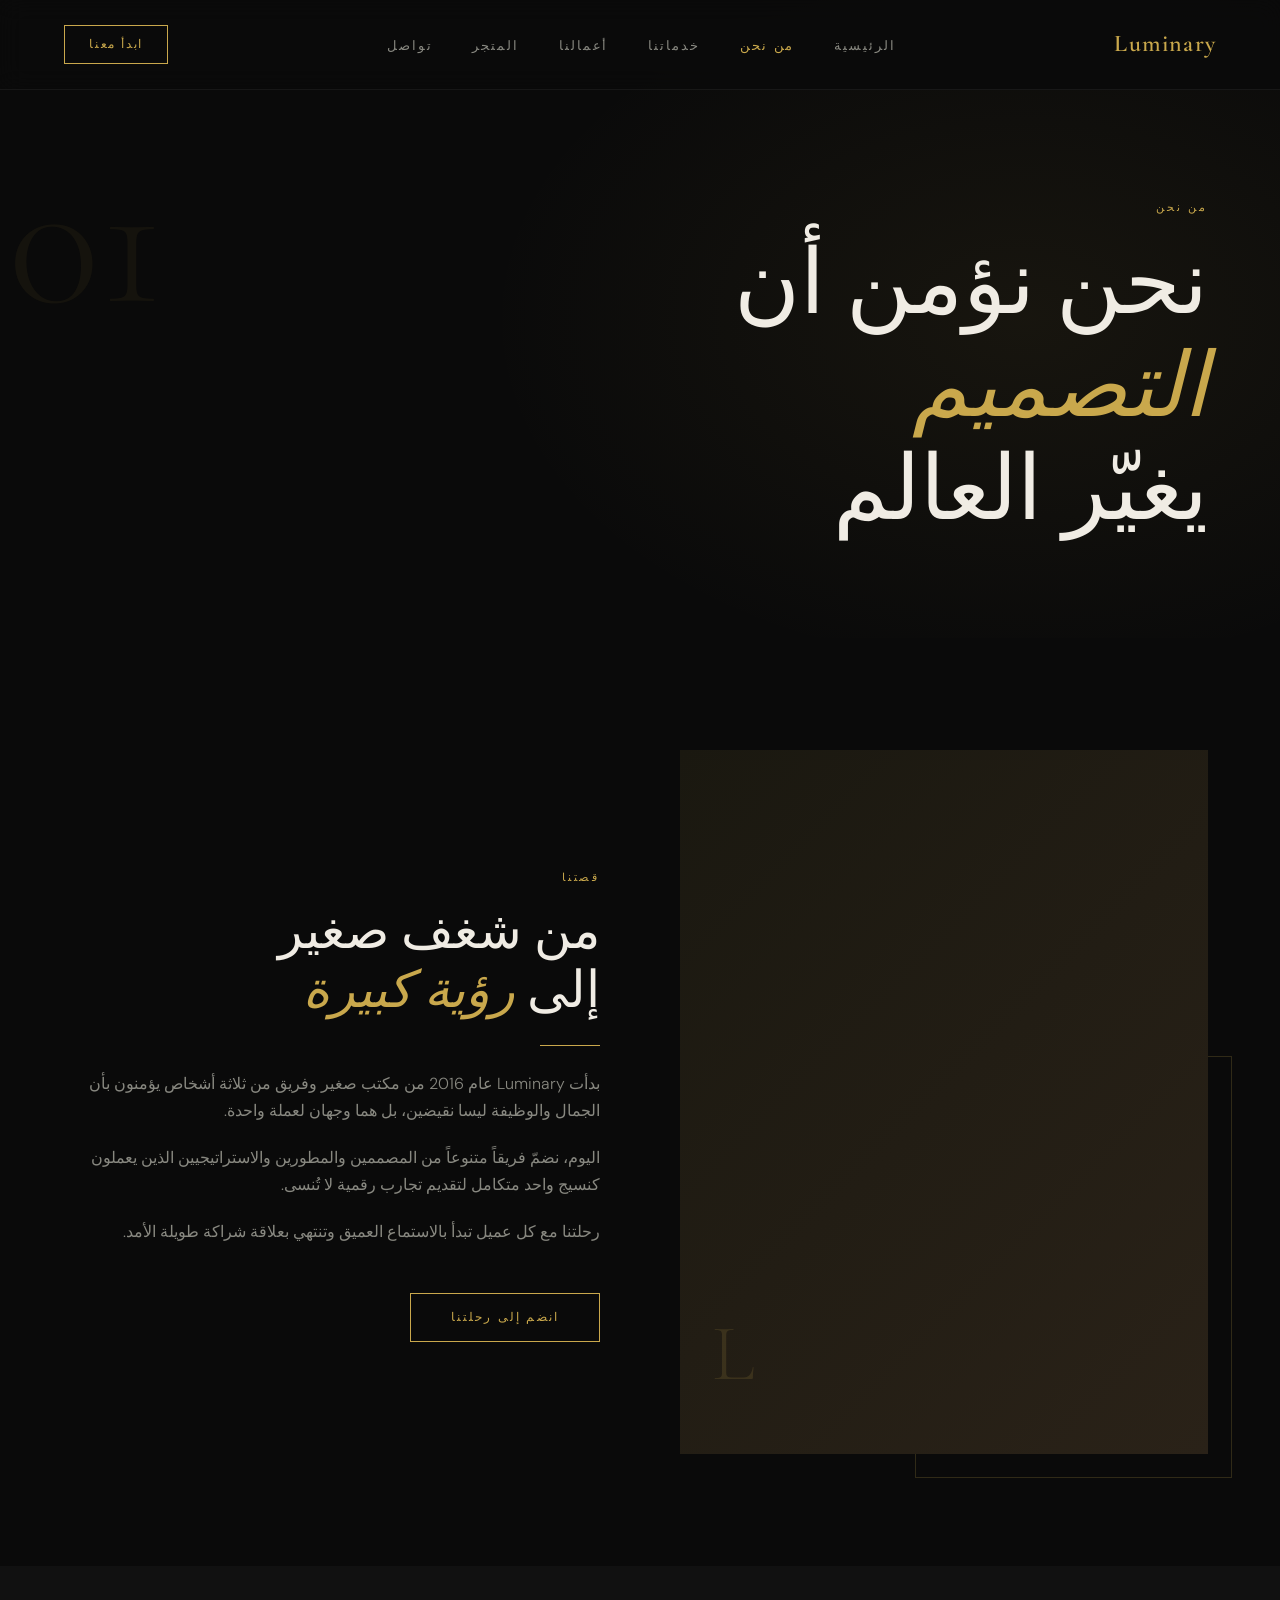
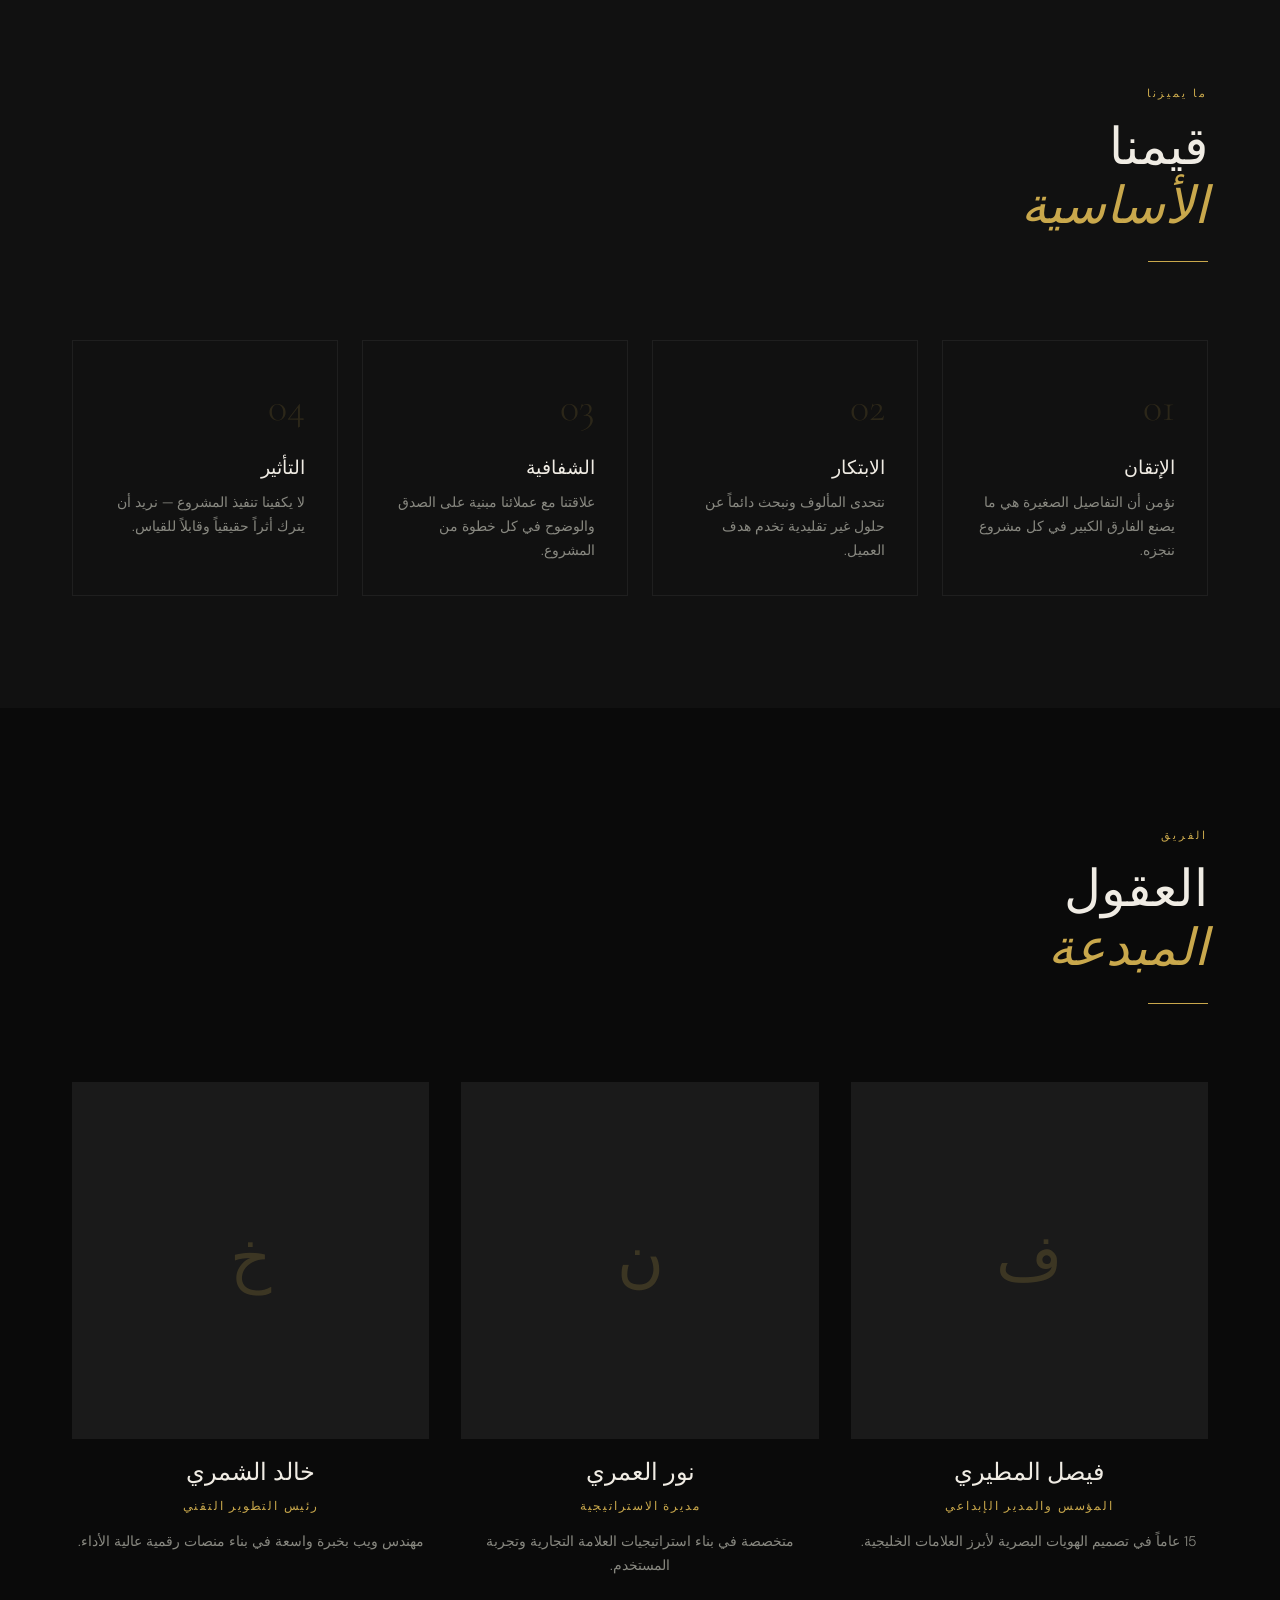
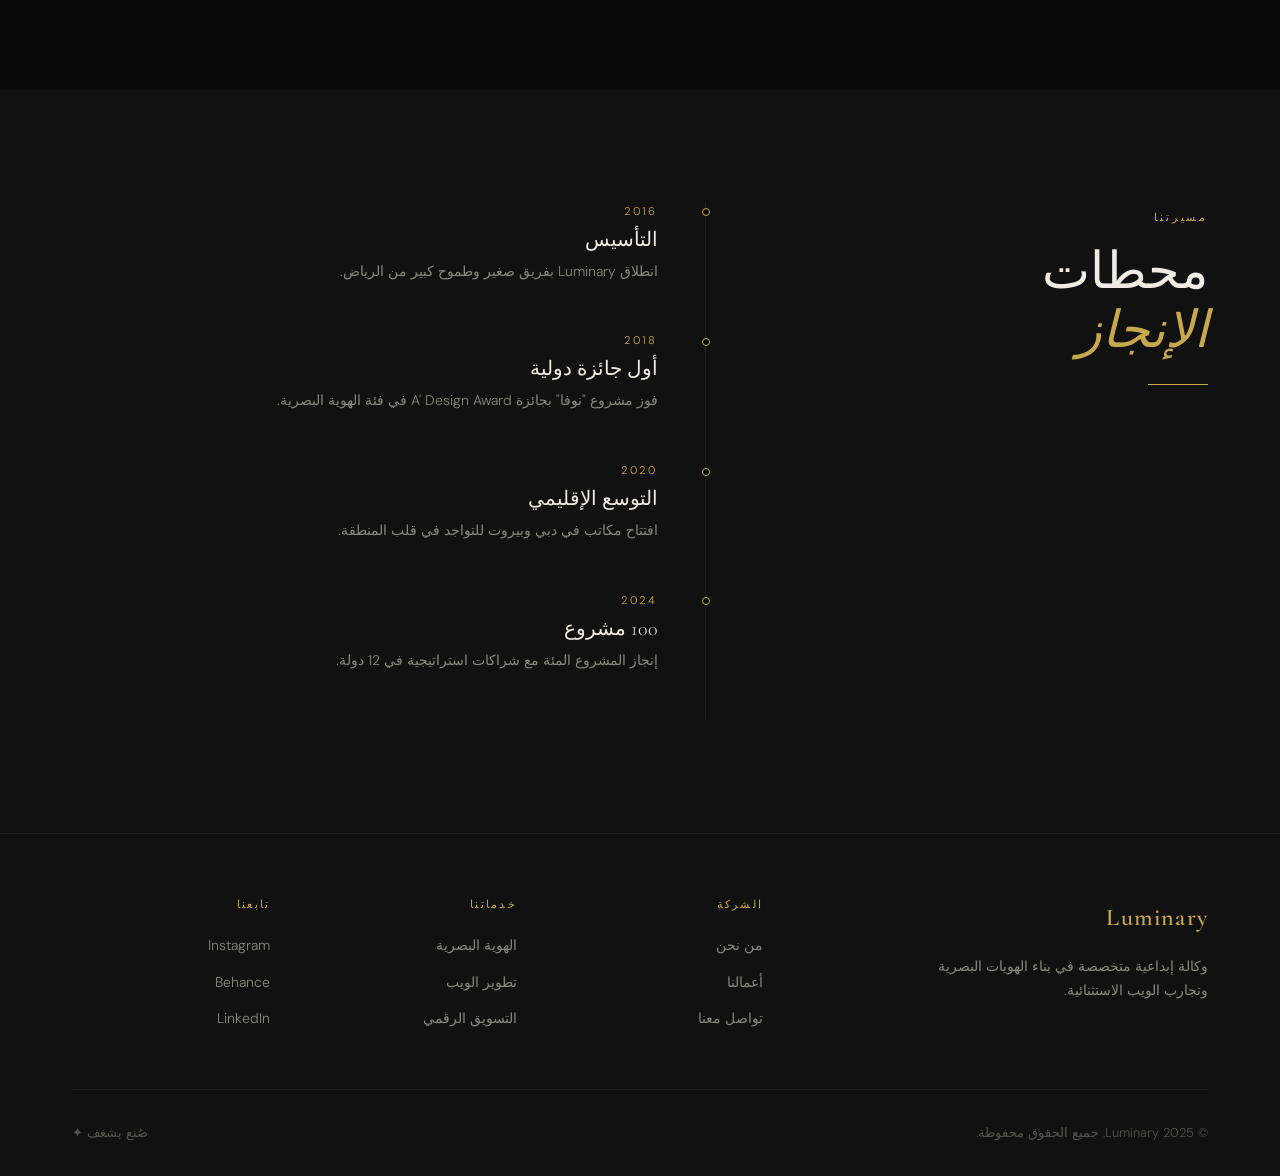
==== about.html @ 5de8a6a3 "Add files via upload" ====
<!DOCTYPE html>
<html lang="ar" dir="rtl">
<head>
  <meta charset="UTF-8">
  <meta name="viewport" content="width=device-width, initial-scale=1.0">
  <title>Luminary — من نحن</title>
  <link rel="stylesheet" href="style.css">
  <style>
    .page-hero {
      padding: 12rem 0 6rem;
      position: relative; overflow: hidden;
    }
    .page-hero::before {
      content: '';
      position: absolute; inset: 0;
      background: radial-gradient(ellipse 60% 80% at 80% 50%, rgba(201,168,76,0.07) 0%, transparent 70%);
    }
    .page-hero-inner { position: relative; }
    .page-hero-num {
      font-family: var(--font-display);
      font-size: 12rem;
      font-weight: 300;
      color: rgba(201,168,76,0.06);
      position: absolute;
      top: -3rem; left: -2rem;
      line-height: 1;
      user-select: none;
    }

    /* STORY */
    .story-grid {
      display: grid; grid-template-columns: 1fr 1fr;
      gap: 5rem; align-items: center;
    }
    .story-visual {
      position: relative;
    }
    .story-img-box {
      width: 100%; aspect-ratio: 3/4;
      background: linear-gradient(135deg, #1a1810 0%, #2a2218 100%);
      position: relative;
    }
    .story-img-box::before {
      content: '';
      position: absolute;
      bottom: -1.5rem; right: -1.5rem;
      width: 60%; height: 60%;
      border: 1px solid var(--border);
      z-index: -1;
    }
    .story-img-label {
      position: absolute; bottom: 2rem; left: 2rem;
      font-family: var(--font-display);
      font-size: 5rem;
      color: rgba(201,168,76,0.15);
    }
    .story-text p { color: var(--text-muted); margin-bottom: 1.25rem; }

    /* VALUES */
    .values-grid {
      display: grid; grid-template-columns: repeat(4,1fr);
      gap: 1.5rem;
    }
    .value-card {
      padding: 2rem;
      border: 1px solid var(--border-dim);
      transition: border-color 0.3s;
    }
    .value-card:hover { border-color: var(--gold); }
    .value-num {
      font-family: var(--font-display);
      font-size: 2.5rem;
      color: var(--gold-dim);
      display: block;
      margin-bottom: 1rem;
    }
    .value-card h3 { margin-bottom: 0.75rem; font-size: 1.2rem; }
    .value-card p { font-size: 0.875rem; color: var(--text-muted); }

    /* TEAM */
    .team-grid {
      display: grid; grid-template-columns: repeat(3,1fr);
      gap: 2rem;
    }
    .team-card { text-align: center; }
    .team-avatar {
      width: 100%;
      aspect-ratio: 1;
      background: var(--bg3);
      margin-bottom: 1.25rem;
      position: relative;
      overflow: hidden;
    }
    .avatar-ph {
      width: 100%; height: 100%;
      display: flex; align-items: center; justify-content: center;
      font-family: var(--font-display);
      font-size: 4rem;
      color: rgba(201,168,76,0.2);
    }
    .team-card h3 { margin-bottom: 0.25rem; }
    .team-card .role {
      font-size: 0.75rem; letter-spacing: 0.15em;
      text-transform: uppercase; color: var(--gold);
    }
    .team-card p { font-size: 0.875rem; color: var(--text-muted); margin-top: 0.75rem; }

    /* TIMELINE */
    .timeline { position: relative; padding-right: 3rem; }
    .timeline::before {
      content: '';
      position: absolute; top: 0; bottom: 0; right: 0;
      width: 1px; background: var(--border-dim);
    }
    .tl-item { position: relative; margin-bottom: 3rem; }
    .tl-item::before {
      content: '';
      position: absolute; right: -3.3rem; top: 0.4rem;
      width: 8px; height: 8px;
      border: 1px solid var(--gold);
      background: var(--bg);
      border-radius: 50%;
    }
    .tl-year {
      font-size: 0.7rem; letter-spacing: 0.2em;
      text-transform: uppercase; color: var(--gold);
      margin-bottom: 0.5rem;
    }
    .tl-item h3 { margin-bottom: 0.5rem; font-size: 1.25rem; }
    .tl-item p { font-size: 0.875rem; color: var(--text-muted); }

    @media(max-width: 900px) {
      .story-grid { grid-template-columns: 1fr; }
      .values-grid { grid-template-columns: repeat(2,1fr); }
      .team-grid { grid-template-columns: repeat(2,1fr); }
    }
    @media(max-width: 600px) {
      .team-grid { grid-template-columns: 1fr; }
    }
  </style>
</head>
<body>

<nav>
  <a href="index.html" class="nav-logo">Luminary</a>
  <button class="hamburger" id="burger"><span></span><span></span><span></span></button>
  <ul class="nav-links" id="navLinks">
    <li><a href="index.html">الرئيسية</a></li>
    <li><a href="about.html" class="active">من نحن</a></li>
    <li><a href="services.html">خدماتنا</a></li>
    <li><a href="portfolio.html">أعمالنا</a></li>
    <li><a href="shop.html">المتجر</a></li>
    <li><a href="contact.html">تواصل</a></li>
  </ul>
  <a href="contact.html" class="nav-cta">ابدأ معنا</a>
</nav>

<!-- PAGE HERO -->
<section class="page-hero">
  <div class="container page-hero-inner">
    <div class="page-hero-num">01</div>
    <div class="section-tag fade-up">من نحن</div>
    <h1 class="fade-up">نحن نؤمن أن<br><span class="italic gold">التصميم</span><br>يغيّر العالم</h1>
  </div>
</section>

<!-- STORY -->
<section class="section">
  <div class="container">
    <div class="story-grid">
      <div class="story-visual fade-up">
        <div class="story-img-box">
          <span class="story-img-label">L</span>
        </div>
      </div>
      <div class="story-text fade-up">
        <div class="section-tag">قصتنا</div>
        <h2>من شغف صغير<br>إلى <span class="italic gold">رؤية كبيرة</span></h2>
        <div class="divider"></div>
        <p>بدأت Luminary عام 2016 من مكتب صغير وفريق من ثلاثة أشخاص يؤمنون بأن الجمال والوظيفة ليسا نقيضين، بل هما وجهان لعملة واحدة.</p>
        <p>اليوم، نضمّ فريقاً متنوعاً من المصممين والمطورين والاستراتيجيين الذين يعملون كنسيج واحد متكامل لتقديم تجارب رقمية لا تُنسى.</p>
        <p>رحلتنا مع كل عميل تبدأ بالاستماع العميق وتنتهي بعلاقة شراكة طويلة الأمد.</p>
        <br>
        <a href="contact.html" class="btn btn-outline">انضم إلى رحلتنا</a>
      </div>
    </div>
  </div>
</section>

<!-- VALUES -->
<section class="section" style="background:var(--bg2)">
  <div class="container">
    <div class="section-tag fade-up">ما يميزنا</div>
    <h2 class="fade-up">قيمنا<br><span class="italic gold">الأساسية</span></h2>
    <div class="divider fade-up"></div>
    <br><br>
    <div class="values-grid fade-up">
      <div class="value-card">
        <span class="value-num">01</span>
        <h3>الإتقان</h3>
        <p>نؤمن أن التفاصيل الصغيرة هي ما يصنع الفارق الكبير في كل مشروع ننجزه.</p>
      </div>
      <div class="value-card">
        <span class="value-num">02</span>
        <h3>الابتكار</h3>
        <p>نتحدى المألوف ونبحث دائماً عن حلول غير تقليدية تخدم هدف العميل.</p>
      </div>
      <div class="value-card">
        <span class="value-num">03</span>
        <h3>الشفافية</h3>
        <p>علاقتنا مع عملائنا مبنية على الصدق والوضوح في كل خطوة من المشروع.</p>
      </div>
      <div class="value-card">
        <span class="value-num">04</span>
        <h3>التأثير</h3>
        <p>لا يكفينا تنفيذ المشروع — نريد أن يترك أثراً حقيقياً وقابلاً للقياس.</p>
      </div>
    </div>
  </div>
</section>

<!-- TEAM -->
<section class="section">
  <div class="container">
    <div class="section-tag fade-up">الفريق</div>
    <h2 class="fade-up">العقول<br><span class="italic gold">المبدعة</span></h2>
    <div class="divider fade-up"></div>
    <br><br>
    <div class="team-grid fade-up">
      <div class="team-card">
        <div class="team-avatar"><div class="avatar-ph">ف</div></div>
        <h3>فيصل المطيري</h3>
        <span class="role">المؤسس والمدير الإبداعي</span>
        <p>15 عاماً في تصميم الهويات البصرية لأبرز العلامات الخليجية.</p>
      </div>
      <div class="team-card">
        <div class="team-avatar"><div class="avatar-ph">ن</div></div>
        <h3>نور العمري</h3>
        <span class="role">مديرة الاستراتيجية</span>
        <p>متخصصة في بناء استراتيجيات العلامة التجارية وتجربة المستخدم.</p>
      </div>
      <div class="team-card">
        <div class="team-avatar"><div class="avatar-ph">خ</div></div>
        <h3>خالد الشمري</h3>
        <span class="role">رئيس التطوير التقني</span>
        <p>مهندس ويب بخبرة واسعة في بناء منصات رقمية عالية الأداء.</p>
      </div>
    </div>
  </div>
</section>

<!-- TIMELINE -->
<section class="section" style="background:var(--bg2)">
  <div class="container">
    <div style="display:grid;grid-template-columns:1fr 1.5fr;gap:5rem;align-items:start">
      <div>
        <div class="section-tag fade-up">مسيرتنا</div>
        <h2 class="fade-up">محطات<br><span class="italic gold">الإنجاز</span></h2>
        <div class="divider fade-up"></div>
      </div>
      <div class="timeline fade-up">
        <div class="tl-item">
          <div class="tl-year">2016</div>
          <h3>التأسيس</h3>
          <p>انطلاق Luminary بفريق صغير وطموح كبير من الرياض.</p>
        </div>
        <div class="tl-item">
          <div class="tl-year">2018</div>
          <h3>أول جائزة دولية</h3>
          <p>فوز مشروع "نوفا" بجائزة A' Design Award في فئة الهوية البصرية.</p>
        </div>
        <div class="tl-item">
          <div class="tl-year">2020</div>
          <h3>التوسع الإقليمي</h3>
          <p>افتتاح مكاتب في دبي وبيروت للتواجد في قلب المنطقة.</p>
        </div>
        <div class="tl-item">
          <div class="tl-year">2024</div>
          <h3>100 مشروع</h3>
          <p>إنجاز المشروع المئة مع شراكات استراتيجية في 12 دولة.</p>
        </div>
      </div>
    </div>
  </div>
</section>

<footer>
  <div class="container">
    <div class="footer-grid">
      <div class="footer-brand">
        <a href="index.html" class="nav-logo">Luminary</a>
        <p>وكالة إبداعية متخصصة في بناء الهويات البصرية وتجارب الويب الاستثنائية.</p>
      </div>
      <div class="footer-col"><h4>الشركة</h4><ul>
        <li><a href="about.html">من نحن</a></li>
        <li><a href="portfolio.html">أعمالنا</a></li>
        <li><a href="contact.html">تواصل معنا</a></li>
      </ul></div>
      <div class="footer-col"><h4>خدماتنا</h4><ul>
        <li><a href="services.html">الهوية البصرية</a></li>
        <li><a href="services.html">تطوير الويب</a></li>
        <li><a href="services.html">التسويق الرقمي</a></li>
      </ul></div>
      <div class="footer-col"><h4>تابعنا</h4><ul>
        <li><a href="#">Instagram</a></li>
        <li><a href="#">Behance</a></li>
        <li><a href="#">LinkedIn</a></li>
      </ul></div>
    </div>
    <div class="footer-bottom">
      <span>© 2025 Luminary. جميع الحقوق محفوظة.</span>
      <span>صُنع بشغف ✦</span>
    </div>
  </div>
</footer>

<script>
  const burger = document.getElementById('burger');
  const navLinks = document.getElementById('navLinks');
  burger.addEventListener('click', () => { burger.classList.toggle('open'); navLinks.classList.toggle('open'); });
  const observer = new IntersectionObserver((entries) => {
    entries.forEach(e => { if(e.isIntersecting) e.target.classList.add('visible'); });
  }, { threshold: 0.1 });
  document.querySelectorAll('.fade-up').forEach(el => observer.observe(el));
</script>
</body>
</html>
---- style.css ----
@import url('https://fonts.googleapis.com/css2?family=Cormorant+Garamond:ital,wght@0,300;0,400;0,600;1,300&family=DM+Sans:wght@300;400;500&display=swap');

:root {
  --bg: #0a0a0a;
  --bg2: #111111;
  --bg3: #1a1a1a;
  --gold: #c9a84c;
  --gold-light: #e8c97a;
  --gold-dim: rgba(201,168,76,0.15);
  --text: #f0ece4;
  --text-muted: #888880;
  --text-dim: #555550;
  --border: rgba(201,168,76,0.2);
  --border-dim: rgba(255,255,255,0.06);
  --radius: 2px;
  --font-display: 'Cormorant Garamond', serif;
  --font-body: 'DM Sans', sans-serif;
}

*, *::before, *::after { box-sizing: border-box; margin: 0; padding: 0; }

html { scroll-behavior: smooth; }

body {
  background: var(--bg);
  color: var(--text);
  font-family: var(--font-body);
  font-weight: 300;
  line-height: 1.7;
  overflow-x: hidden;
}

/* ── NAV ── */
nav {
  position: fixed; top: 0; left: 0; right: 0; z-index: 100;
  display: flex; align-items: center; justify-content: space-between;
  padding: 1.5rem 4rem;
  background: rgba(10,10,10,0.9);
  backdrop-filter: blur(12px);
  border-bottom: 1px solid var(--border-dim);
}

.nav-logo {
  font-family: var(--font-display);
  font-size: 1.5rem;
  font-weight: 600;
  color: var(--gold);
  text-decoration: none;
  letter-spacing: 0.05em;
}

.nav-links {
  display: flex; gap: 2.5rem; list-style: none;
}

.nav-links a {
  color: var(--text-muted);
  text-decoration: none;
  font-size: 0.8rem;
  letter-spacing: 0.15em;
  text-transform: uppercase;
  transition: color 0.3s;
}

.nav-links a:hover, .nav-links a.active { color: var(--gold); }

.nav-cta {
  background: transparent;
  border: 1px solid var(--gold);
  color: var(--gold);
  padding: 0.5rem 1.5rem;
  font-family: var(--font-body);
  font-size: 0.75rem;
  letter-spacing: 0.15em;
  text-transform: uppercase;
  text-decoration: none;
  cursor: pointer;
  transition: all 0.3s;
}
.nav-cta:hover { background: var(--gold); color: var(--bg); }

/* ── HAMBURGER ── */
.hamburger {
  display: none; flex-direction: column; gap: 5px;
  cursor: pointer; background: none; border: none; padding: 4px;
}
.hamburger span {
  display: block; width: 22px; height: 1px; background: var(--gold); transition: all 0.3s;
}
.hamburger.open span:nth-child(1) { transform: translateY(6px) rotate(45deg); }
.hamburger.open span:nth-child(2) { opacity: 0; }
.hamburger.open span:nth-child(3) { transform: translateY(-6px) rotate(-45deg); }

@media(max-width: 768px) {
  nav { padding: 1.25rem 1.5rem; }
  .nav-links, .nav-cta { display: none; }
  .hamburger { display: flex; }
  .nav-links.open {
    display: flex; flex-direction: column;
    position: fixed; top: 60px; left: 0; right: 0;
    background: var(--bg2);
    padding: 2rem;
    gap: 1.5rem;
    border-bottom: 1px solid var(--border);
  }
}

/* ── UTILITIES ── */
.container { max-width: 1200px; margin: 0 auto; padding: 0 2rem; }

.section { padding: 7rem 0; }

.section-tag {
  display: inline-block;
  font-size: 0.7rem;
  letter-spacing: 0.25em;
  text-transform: uppercase;
  color: var(--gold);
  margin-bottom: 1rem;
}

h1, h2, h3, h4 { font-family: var(--font-display); font-weight: 300; line-height: 1.15; }

h1 { font-size: clamp(3rem, 7vw, 6rem); }
h2 { font-size: clamp(2rem, 4vw, 3.5rem); }
h3 { font-size: 1.5rem; }

.gold { color: var(--gold); }
.italic { font-style: italic; }

.divider {
  width: 60px; height: 1px;
  background: var(--gold);
  margin: 1.5rem 0;
}

.btn {
  display: inline-block;
  padding: 0.85rem 2.5rem;
  font-family: var(--font-body);
  font-size: 0.75rem;
  letter-spacing: 0.18em;
  text-transform: uppercase;
  text-decoration: none;
  cursor: pointer;
  transition: all 0.3s;
  border: none;
}

.btn-gold {
  background: var(--gold);
  color: var(--bg);
}
.btn-gold:hover { background: var(--gold-light); }

.btn-outline {
  background: transparent;
  border: 1px solid var(--gold);
  color: var(--gold);
}
.btn-outline:hover { background: var(--gold); color: var(--bg); }

/* ── FOOTER ── */
footer {
  background: var(--bg2);
  border-top: 1px solid var(--border-dim);
  padding: 4rem 0 2rem;
}

.footer-grid {
  display: grid;
  grid-template-columns: 2fr 1fr 1fr 1fr;
  gap: 3rem;
  margin-bottom: 3rem;
}

.footer-brand .nav-logo { display: block; margin-bottom: 1rem; }
.footer-brand p { font-size: 0.875rem; color: var(--text-muted); max-width: 280px; }

.footer-col h4 {
  font-family: var(--font-body);
  font-size: 0.7rem;
  letter-spacing: 0.2em;
  text-transform: uppercase;
  color: var(--gold);
  margin-bottom: 1.25rem;
}

.footer-col ul { list-style: none; }
.footer-col ul li { margin-bottom: 0.6rem; }
.footer-col ul a {
  color: var(--text-muted);
  text-decoration: none;
  font-size: 0.875rem;
  transition: color 0.2s;
}
.footer-col ul a:hover { color: var(--text); }

.footer-bottom {
  border-top: 1px solid var(--border-dim);
  padding-top: 2rem;
  display: flex; justify-content: space-between; align-items: center;
  font-size: 0.8rem; color: var(--text-dim);
}

@media(max-width: 768px) {
  .footer-grid { grid-template-columns: 1fr 1fr; }
  .footer-bottom { flex-direction: column; gap: 1rem; text-align: center; }
}

/* ── ANIMATIONS ── */
.fade-up {
  opacity: 0;
  transform: translateY(30px);
  transition: opacity 0.8s ease, transform 0.8s ease;
}
.fade-up.visible { opacity: 1; transform: translateY(0); }
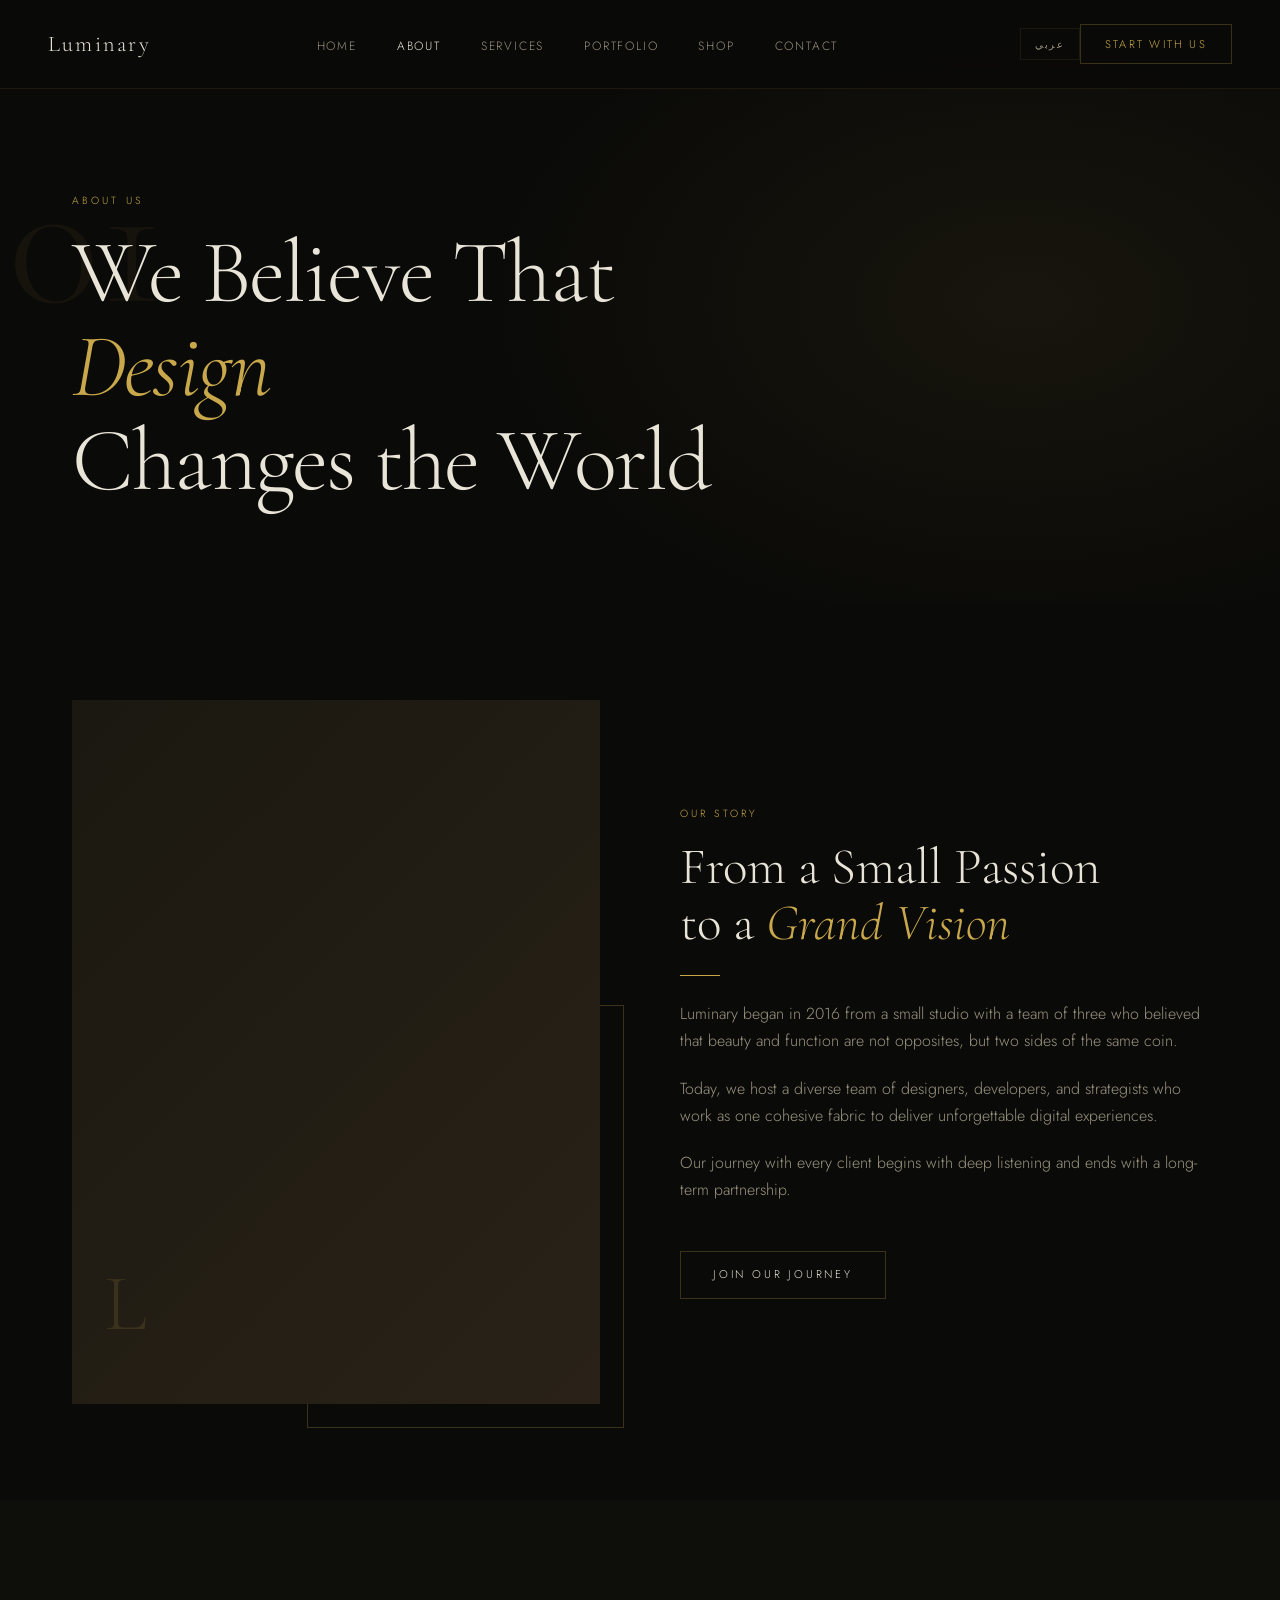
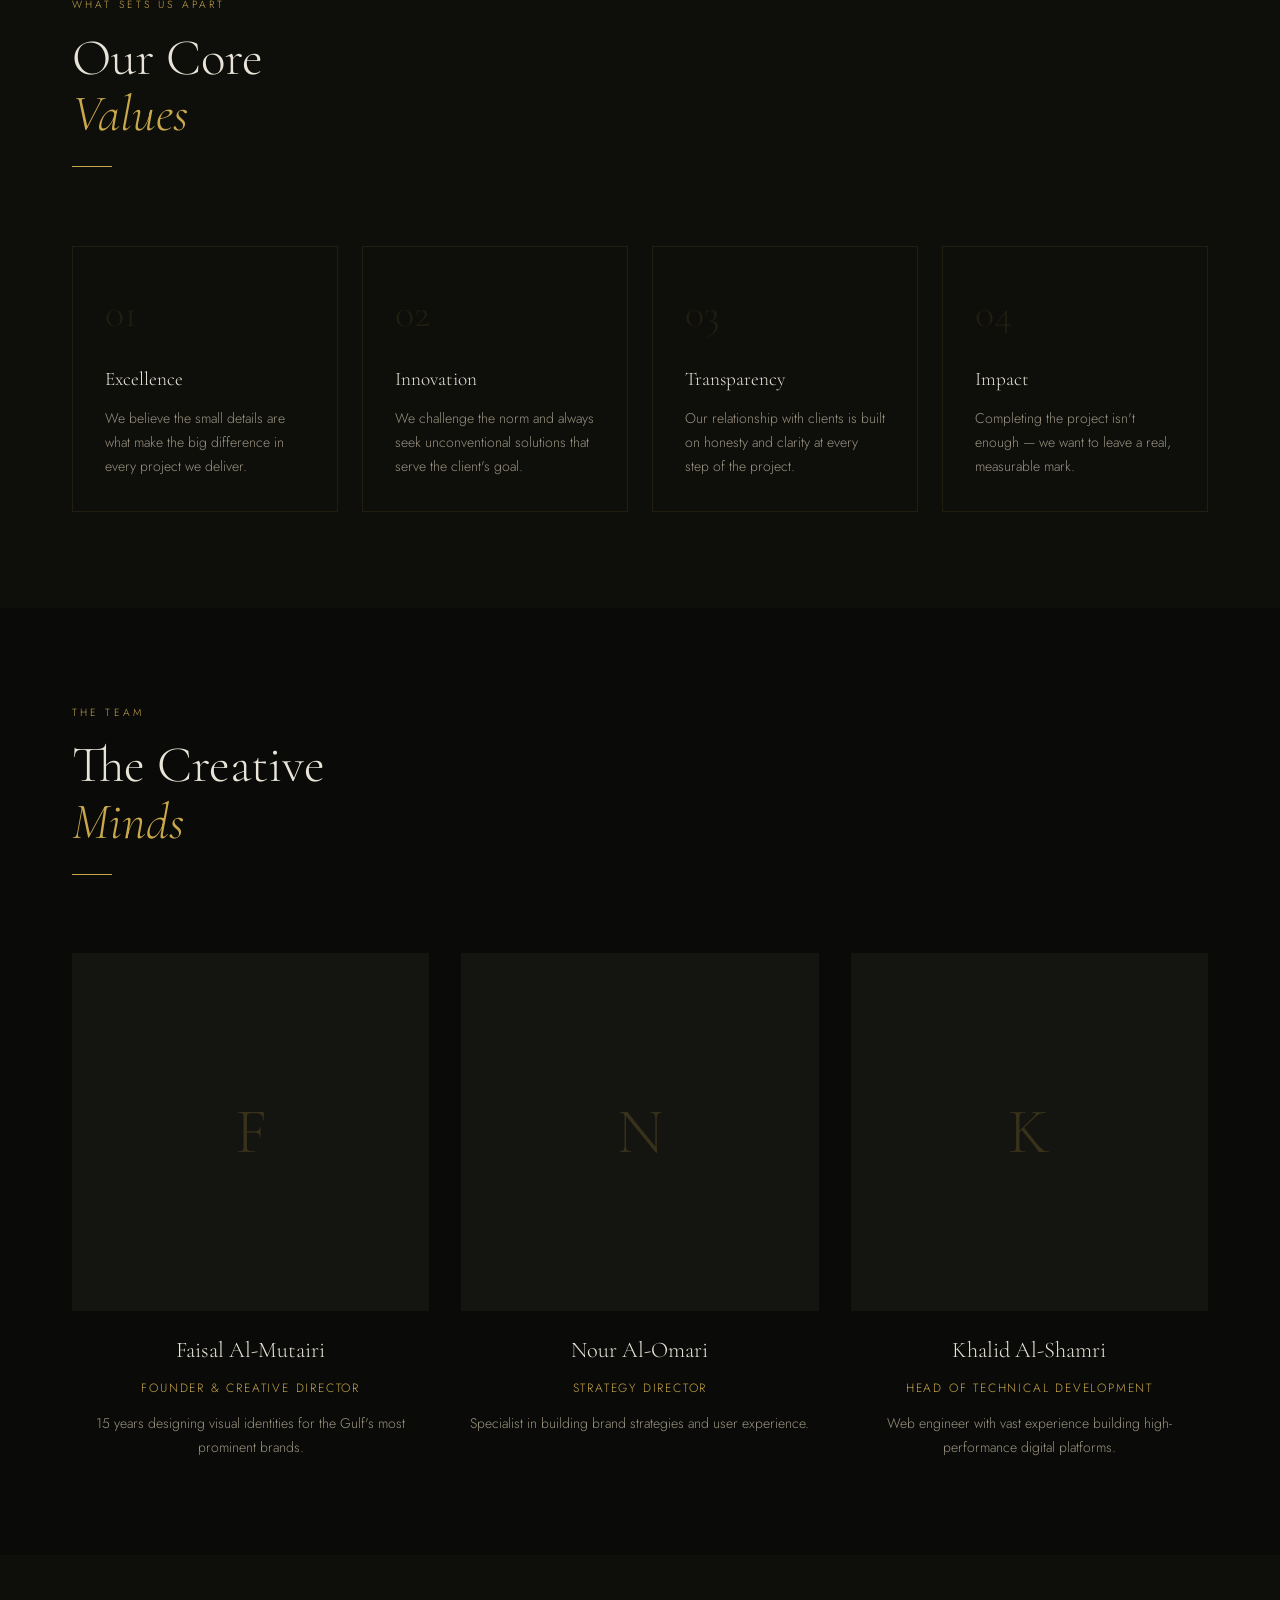
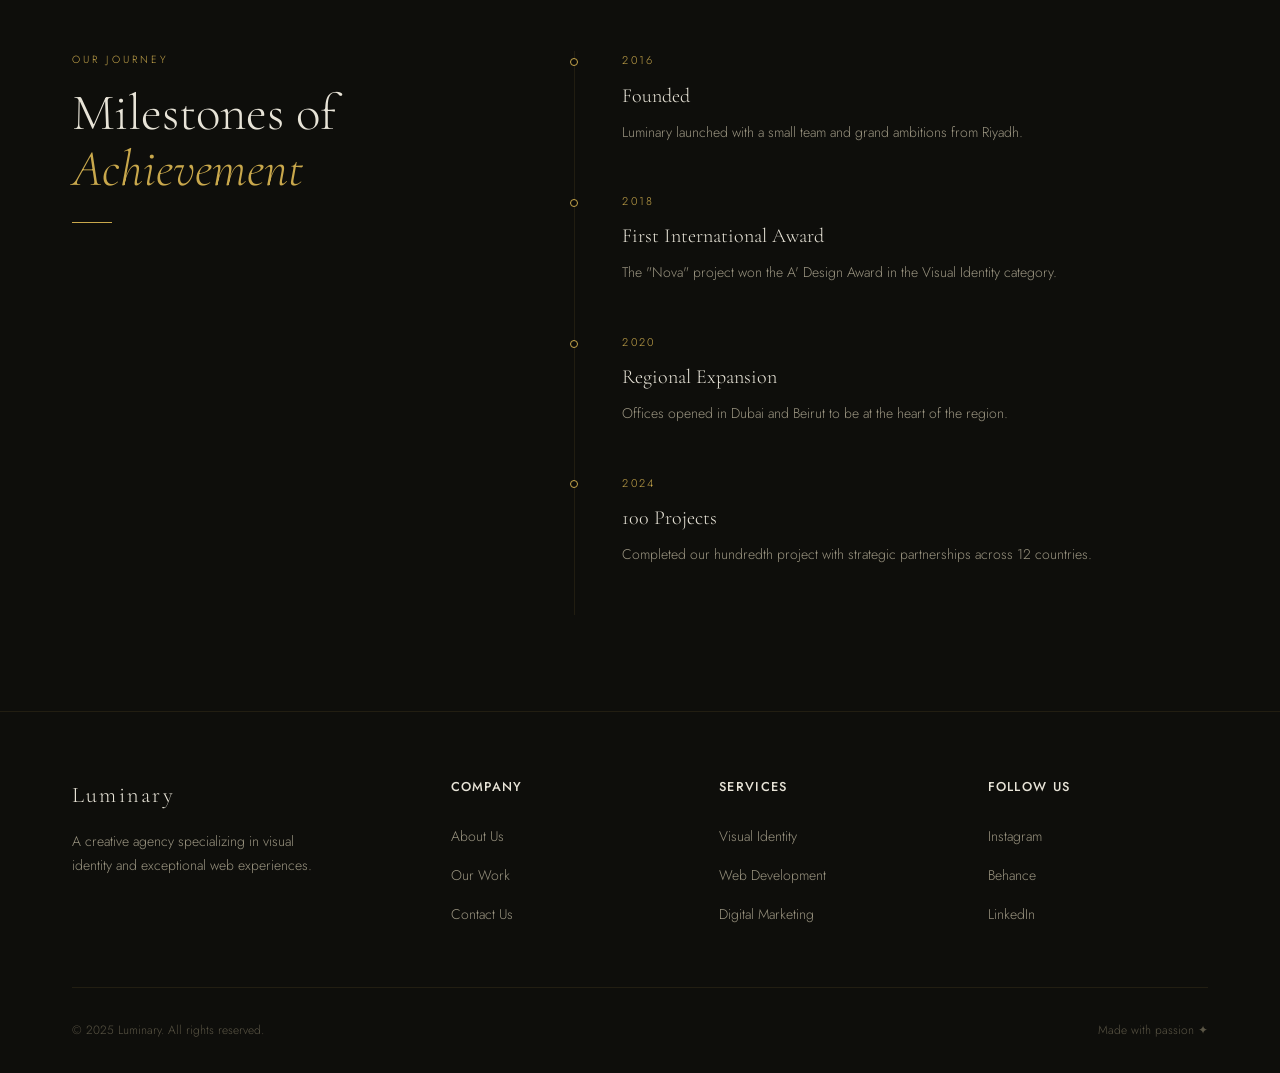
==== commit 5264a09d: "Add files via upload" ====
--- a/about.html
+++ b/about.html
@@ -1,142 +1,56 @@
 <!DOCTYPE html>
-<html lang="ar" dir="rtl">
+<html lang="en" dir="ltr">
 <head>
   <meta charset="UTF-8">
   <meta name="viewport" content="width=device-width, initial-scale=1.0">
-  <title>Luminary — من نحن</title>
+  <title>Luminary — About Us</title>
   <link rel="stylesheet" href="style.css">
   <style>
-    .page-hero {
-      padding: 12rem 0 6rem;
-      position: relative; overflow: hidden;
-    }
-    .page-hero::before {
-      content: '';
-      position: absolute; inset: 0;
-      background: radial-gradient(ellipse 60% 80% at 80% 50%, rgba(201,168,76,0.07) 0%, transparent 70%);
-    }
+    .page-hero { padding: 12rem 0 6rem; position: relative; overflow: hidden; }
+    .page-hero::before { content: ''; position: absolute; inset: 0; background: radial-gradient(ellipse 60% 80% at 80% 50%, rgba(201,168,76,0.07) 0%, transparent 70%); }
     .page-hero-inner { position: relative; }
-    .page-hero-num {
-      font-family: var(--font-display);
-      font-size: 12rem;
-      font-weight: 300;
-      color: rgba(201,168,76,0.06);
-      position: absolute;
-      top: -3rem; left: -2rem;
-      line-height: 1;
-      user-select: none;
-    }
-
-    /* STORY */
-    .story-grid {
-      display: grid; grid-template-columns: 1fr 1fr;
-      gap: 5rem; align-items: center;
-    }
-    .story-visual {
-      position: relative;
-    }
-    .story-img-box {
-      width: 100%; aspect-ratio: 3/4;
-      background: linear-gradient(135deg, #1a1810 0%, #2a2218 100%);
-      position: relative;
-    }
-    .story-img-box::before {
-      content: '';
-      position: absolute;
-      bottom: -1.5rem; right: -1.5rem;
-      width: 60%; height: 60%;
-      border: 1px solid var(--border);
-      z-index: -1;
-    }
-    .story-img-label {
-      position: absolute; bottom: 2rem; left: 2rem;
-      font-family: var(--font-display);
-      font-size: 5rem;
-      color: rgba(201,168,76,0.15);
-    }
+    .page-hero-num { font-family: var(--font-display); font-size: 12rem; font-weight: 300; color: rgba(201,168,76,0.06); position: absolute; top: -3rem; left: -2rem; line-height: 1; user-select: none; }
+    html[lang="ar"] .page-hero-num { left: auto; right: -2rem; }
+
+    .story-grid { display: grid; grid-template-columns: 1fr 1fr; gap: 5rem; align-items: center; }
+    .story-img-box { width: 100%; aspect-ratio: 3/4; background: linear-gradient(135deg, #1a1810 0%, #2a2218 100%); position: relative; }
+    .story-img-box::before { content: ''; position: absolute; bottom: -1.5rem; right: -1.5rem; width: 60%; height: 60%; border: 1px solid var(--border); z-index: -1; }
+    html[lang="ar"] .story-img-box::before { right: auto; left: -1.5rem; }
+    .story-img-label { position: absolute; bottom: 2rem; left: 2rem; font-family: var(--font-display); font-size: 5rem; color: rgba(201,168,76,0.15); }
     .story-text p { color: var(--text-muted); margin-bottom: 1.25rem; }
 
-    /* VALUES */
-    .values-grid {
-      display: grid; grid-template-columns: repeat(4,1fr);
-      gap: 1.5rem;
-    }
-    .value-card {
-      padding: 2rem;
-      border: 1px solid var(--border-dim);
-      transition: border-color 0.3s;
-    }
+    .values-grid { display: grid; grid-template-columns: repeat(4,1fr); gap: 1.5rem; }
+    .value-card { padding: 2rem; border: 1px solid var(--border-dim); transition: border-color 0.3s; }
     .value-card:hover { border-color: var(--gold); }
-    .value-num {
-      font-family: var(--font-display);
-      font-size: 2.5rem;
-      color: var(--gold-dim);
-      display: block;
-      margin-bottom: 1rem;
-    }
+    .value-num { font-family: var(--font-display); font-size: 2.5rem; color: var(--gold-dim); display: block; margin-bottom: 1rem; }
     .value-card h3 { margin-bottom: 0.75rem; font-size: 1.2rem; }
     .value-card p { font-size: 0.875rem; color: var(--text-muted); }
 
-    /* TEAM */
-    .team-grid {
-      display: grid; grid-template-columns: repeat(3,1fr);
-      gap: 2rem;
-    }
+    .team-grid { display: grid; grid-template-columns: repeat(3,1fr); gap: 2rem; }
     .team-card { text-align: center; }
-    .team-avatar {
-      width: 100%;
-      aspect-ratio: 1;
-      background: var(--bg3);
-      margin-bottom: 1.25rem;
-      position: relative;
-      overflow: hidden;
-    }
-    .avatar-ph {
-      width: 100%; height: 100%;
-      display: flex; align-items: center; justify-content: center;
-      font-family: var(--font-display);
-      font-size: 4rem;
-      color: rgba(201,168,76,0.2);
-    }
+    .team-avatar { width: 100%; aspect-ratio: 1; background: var(--bg3); margin-bottom: 1.25rem; position: relative; overflow: hidden; }
+    .avatar-ph { width: 100%; height: 100%; display: flex; align-items: center; justify-content: center; font-family: var(--font-display); font-size: 4rem; color: rgba(201,168,76,0.2); }
     .team-card h3 { margin-bottom: 0.25rem; }
-    .team-card .role {
-      font-size: 0.75rem; letter-spacing: 0.15em;
-      text-transform: uppercase; color: var(--gold);
-    }
+    .team-card .role { font-size: 0.75rem; letter-spacing: 0.15em; text-transform: uppercase; color: var(--gold); }
     .team-card p { font-size: 0.875rem; color: var(--text-muted); margin-top: 0.75rem; }
 
-    /* TIMELINE */
-    .timeline { position: relative; padding-right: 3rem; }
-    .timeline::before {
-      content: '';
-      position: absolute; top: 0; bottom: 0; right: 0;
-      width: 1px; background: var(--border-dim);
-    }
+    .timeline { position: relative; padding-left: 3rem; }
+    html[lang="ar"] .timeline { padding-left: 0; padding-right: 3rem; }
+    .timeline::before { content: ''; position: absolute; top: 0; bottom: 0; left: 0; width: 1px; background: var(--border-dim); }
+    html[lang="ar"] .timeline::before { left: auto; right: 0; }
     .tl-item { position: relative; margin-bottom: 3rem; }
-    .tl-item::before {
-      content: '';
-      position: absolute; right: -3.3rem; top: 0.4rem;
-      width: 8px; height: 8px;
-      border: 1px solid var(--gold);
-      background: var(--bg);
-      border-radius: 50%;
-    }
-    .tl-year {
-      font-size: 0.7rem; letter-spacing: 0.2em;
-      text-transform: uppercase; color: var(--gold);
-      margin-bottom: 0.5rem;
-    }
+    .tl-item::before { content: ''; position: absolute; left: -3.3rem; top: 0.4rem; width: 8px; height: 8px; border: 1px solid var(--gold); background: var(--bg); border-radius: 50%; }
+    html[lang="ar"] .tl-item::before { left: auto; right: -3.3rem; }
+    .tl-year { font-size: 0.7rem; letter-spacing: 0.2em; text-transform: uppercase; color: var(--gold); margin-bottom: 0.5rem; }
     .tl-item h3 { margin-bottom: 0.5rem; font-size: 1.25rem; }
     .tl-item p { font-size: 0.875rem; color: var(--text-muted); }
 
-    @media(max-width: 900px) {
+    @media(max-width:900px) {
       .story-grid { grid-template-columns: 1fr; }
       .values-grid { grid-template-columns: repeat(2,1fr); }
       .team-grid { grid-template-columns: repeat(2,1fr); }
     }
-    @media(max-width: 600px) {
-      .team-grid { grid-template-columns: 1fr; }
-    }
+    @media(max-width:600px) { .team-grid { grid-template-columns: 1fr; } }
   </style>
 </head>
 <body>
@@ -145,22 +59,22 @@
   <a href="index.html" class="nav-logo">Luminary</a>
   <button class="hamburger" id="burger"><span></span><span></span><span></span></button>
   <ul class="nav-links" id="navLinks">
-    <li><a href="index.html">الرئيسية</a></li>
-    <li><a href="about.html" class="active">من نحن</a></li>
-    <li><a href="services.html">خدماتنا</a></li>
-    <li><a href="portfolio.html">أعمالنا</a></li>
-    <li><a href="shop.html">المتجر</a></li>
-    <li><a href="contact.html">تواصل</a></li>
+    <li><a href="index.html" data-en="Home" data-ar="الرئيسية">Home</a></li>
+    <li><a href="about.html" class="active" data-en="About" data-ar="من نحن">About</a></li>
+    <li><a href="services.html" data-en="Services" data-ar="خدماتنا">Services</a></li>
+    <li><a href="portfolio.html" data-en="Portfolio" data-ar="أعمالنا">Portfolio</a></li>
+    <li><a href="shop.html" data-en="Shop" data-ar="المتجر">Shop</a></li>
+    <li><a href="contact.html" data-en="Contact" data-ar="تواصل">Contact</a></li>
   </ul>
-  <a href="contact.html" class="nav-cta">ابدأ معنا</a>
+  <button class="lang-toggle" id="langToggle" onclick="toggleLang()">عربي</button>
+  <a href="contact.html" class="nav-cta" data-en="Start With Us" data-ar="ابدأ معنا">Start With Us</a>
 </nav>
 
-<!-- PAGE HERO -->
 <section class="page-hero">
   <div class="container page-hero-inner">
     <div class="page-hero-num">01</div>
-    <div class="section-tag fade-up">من نحن</div>
-    <h1 class="fade-up">نحن نؤمن أن<br><span class="italic gold">التصميم</span><br>يغيّر العالم</h1>
+    <div class="section-tag fade-up" data-en="About Us" data-ar="من نحن">About Us</div>
+    <h1 class="fade-up" data-en="We Believe That<br><span class='italic gold'>Design</span><br>Changes the World" data-ar="نحن نؤمن أن<br><span class='italic gold'>التصميم</span><br>يغيّر العالم">We Believe That<br><span class="italic gold">Design</span><br>Changes the World</h1>
   </div>
 </section>
 
@@ -168,20 +82,18 @@
 <section class="section">
   <div class="container">
     <div class="story-grid">
-      <div class="story-visual fade-up">
-        <div class="story-img-box">
-          <span class="story-img-label">L</span>
-        </div>
+      <div class="fade-up">
+        <div class="story-img-box"><span class="story-img-label">L</span></div>
       </div>
       <div class="story-text fade-up">
-        <div class="section-tag">قصتنا</div>
-        <h2>من شغف صغير<br>إلى <span class="italic gold">رؤية كبيرة</span></h2>
+        <div class="section-tag" data-en="Our Story" data-ar="قصتنا">Our Story</div>
+        <h2 data-en="From a Small Passion<br>to a <span class='italic gold'>Grand Vision</span>" data-ar="من شغف صغير<br>إلى <span class='italic gold'>رؤية كبيرة</span>">From a Small Passion<br>to a <span class="italic gold">Grand Vision</span></h2>
         <div class="divider"></div>
-        <p>بدأت Luminary عام 2016 من مكتب صغير وفريق من ثلاثة أشخاص يؤمنون بأن الجمال والوظيفة ليسا نقيضين، بل هما وجهان لعملة واحدة.</p>
-        <p>اليوم، نضمّ فريقاً متنوعاً من المصممين والمطورين والاستراتيجيين الذين يعملون كنسيج واحد متكامل لتقديم تجارب رقمية لا تُنسى.</p>
-        <p>رحلتنا مع كل عميل تبدأ بالاستماع العميق وتنتهي بعلاقة شراكة طويلة الأمد.</p>
+        <p data-en="Luminary began in 2016 from a small studio with a team of three who believed that beauty and function are not opposites, but two sides of the same coin." data-ar="بدأت Luminary عام 2016 من مكتب صغير وفريق من ثلاثة أشخاص يؤمنون بأن الجمال والوظيفة ليسا نقيضين، بل هما وجهان لعملة واحدة.">Luminary began in 2016 from a small studio with a team of three who believed that beauty and function are not opposites, but two sides of the same coin.</p>
+        <p data-en="Today, we host a diverse team of designers, developers, and strategists who work as one cohesive fabric to deliver unforgettable digital experiences." data-ar="اليوم، نضمّ فريقاً متنوعاً من المصممين والمطورين والاستراتيجيين الذين يعملون كنسيج واحد متكامل لتقديم تجارب رقمية لا تُنسى.">Today, we host a diverse team of designers, developers, and strategists who work as one cohesive fabric to deliver unforgettable digital experiences.</p>
+        <p data-en="Our journey with every client begins with deep listening and ends with a long-term partnership." data-ar="رحلتنا مع كل عميل تبدأ بالاستماع العميق وتنتهي بعلاقة شراكة طويلة الأمد.">Our journey with every client begins with deep listening and ends with a long-term partnership.</p>
         <br>
-        <a href="contact.html" class="btn btn-outline">انضم إلى رحلتنا</a>
+        <a href="contact.html" class="btn btn-outline" data-en="Join Our Journey" data-ar="انضم إلى رحلتنا">Join Our Journey</a>
       </div>
     </div>
   </div>
@@ -190,30 +102,30 @@
 <!-- VALUES -->
 <section class="section" style="background:var(--bg2)">
   <div class="container">
-    <div class="section-tag fade-up">ما يميزنا</div>
-    <h2 class="fade-up">قيمنا<br><span class="italic gold">الأساسية</span></h2>
+    <div class="section-tag fade-up" data-en="What Sets Us Apart" data-ar="ما يميزنا">What Sets Us Apart</div>
+    <h2 class="fade-up" data-en="Our Core<br><span class='italic gold'>Values</span>" data-ar="قيمنا<br><span class='italic gold'>الأساسية</span>">Our Core<br><span class="italic gold">Values</span></h2>
     <div class="divider fade-up"></div>
     <br><br>
     <div class="values-grid fade-up">
       <div class="value-card">
         <span class="value-num">01</span>
-        <h3>الإتقان</h3>
-        <p>نؤمن أن التفاصيل الصغيرة هي ما يصنع الفارق الكبير في كل مشروع ننجزه.</p>
+        <h3 data-en="Excellence" data-ar="الإتقان">Excellence</h3>
+        <p data-en="We believe the small details are what make the big difference in every project we deliver." data-ar="نؤمن أن التفاصيل الصغيرة هي ما يصنع الفارق الكبير في كل مشروع ننجزه.">We believe the small details are what make the big difference in every project we deliver.</p>
       </div>
       <div class="value-card">
         <span class="value-num">02</span>
-        <h3>الابتكار</h3>
-        <p>نتحدى المألوف ونبحث دائماً عن حلول غير تقليدية تخدم هدف العميل.</p>
+        <h3 data-en="Innovation" data-ar="الابتكار">Innovation</h3>
+        <p data-en="We challenge the norm and always seek unconventional solutions that serve the client's goal." data-ar="نتحدى المألوف ونبحث دائماً عن حلول غير تقليدية تخدم هدف العميل.">We challenge the norm and always seek unconventional solutions that serve the client's goal.</p>
       </div>
       <div class="value-card">
         <span class="value-num">03</span>
-        <h3>الشفافية</h3>
-        <p>علاقتنا مع عملائنا مبنية على الصدق والوضوح في كل خطوة من المشروع.</p>
+        <h3 data-en="Transparency" data-ar="الشفافية">Transparency</h3>
+        <p data-en="Our relationship with clients is built on honesty and clarity at every step of the project." data-ar="علاقتنا مع عملائنا مبنية على الصدق والوضوح في كل خطوة من المشروع.">Our relationship with clients is built on honesty and clarity at every step of the project.</p>
       </div>
       <div class="value-card">
         <span class="value-num">04</span>
-        <h3>التأثير</h3>
-        <p>لا يكفينا تنفيذ المشروع — نريد أن يترك أثراً حقيقياً وقابلاً للقياس.</p>
+        <h3 data-en="Impact" data-ar="التأثير">Impact</h3>
+        <p data-en="Completing the project isn't enough — we want to leave a real, measurable mark." data-ar="لا يكفينا تنفيذ المشروع — نريد أن يترك أثراً حقيقياً وقابلاً للقياس.">Completing the project isn't enough — we want to leave a real, measurable mark.</p>
       </div>
     </div>
   </div>
@@ -222,28 +134,28 @@
 <!-- TEAM -->
 <section class="section">
   <div class="container">
-    <div class="section-tag fade-up">الفريق</div>
-    <h2 class="fade-up">العقول<br><span class="italic gold">المبدعة</span></h2>
+    <div class="section-tag fade-up" data-en="The Team" data-ar="الفريق">The Team</div>
+    <h2 class="fade-up" data-en="The Creative<br><span class='italic gold'>Minds</span>" data-ar="العقول<br><span class='italic gold'>المبدعة</span>">The Creative<br><span class="italic gold">Minds</span></h2>
     <div class="divider fade-up"></div>
     <br><br>
     <div class="team-grid fade-up">
       <div class="team-card">
-        <div class="team-avatar"><div class="avatar-ph">ف</div></div>
-        <h3>فيصل المطيري</h3>
-        <span class="role">المؤسس والمدير الإبداعي</span>
-        <p>15 عاماً في تصميم الهويات البصرية لأبرز العلامات الخليجية.</p>
+        <div class="team-avatar"><div class="avatar-ph">F</div></div>
+        <h3 data-en="Faisal Al-Mutairi" data-ar="فيصل المطيري">Faisal Al-Mutairi</h3>
+        <span class="role" data-en="Founder & Creative Director" data-ar="المؤسس والمدير الإبداعي">Founder & Creative Director</span>
+        <p data-en="15 years designing visual identities for the Gulf's most prominent brands." data-ar="15 عاماً في تصميم الهويات البصرية لأبرز العلامات الخليجية.">15 years designing visual identities for the Gulf's most prominent brands.</p>
       </div>
       <div class="team-card">
-        <div class="team-avatar"><div class="avatar-ph">ن</div></div>
-        <h3>نور العمري</h3>
-        <span class="role">مديرة الاستراتيجية</span>
-        <p>متخصصة في بناء استراتيجيات العلامة التجارية وتجربة المستخدم.</p>
+        <div class="team-avatar"><div class="avatar-ph">N</div></div>
+        <h3 data-en="Nour Al-Omari" data-ar="نور العمري">Nour Al-Omari</h3>
+        <span class="role" data-en="Strategy Director" data-ar="مديرة الاستراتيجية">Strategy Director</span>
+        <p data-en="Specialist in building brand strategies and user experience." data-ar="متخصصة في بناء استراتيجيات العلامة التجارية وتجربة المستخدم.">Specialist in building brand strategies and user experience.</p>
       </div>
       <div class="team-card">
-        <div class="team-avatar"><div class="avatar-ph">خ</div></div>
-        <h3>خالد الشمري</h3>
-        <span class="role">رئيس التطوير التقني</span>
-        <p>مهندس ويب بخبرة واسعة في بناء منصات رقمية عالية الأداء.</p>
+        <div class="team-avatar"><div class="avatar-ph">K</div></div>
+        <h3 data-en="Khalid Al-Shamri" data-ar="خالد الشمري">Khalid Al-Shamri</h3>
+        <span class="role" data-en="Head of Technical Development" data-ar="رئيس التطوير التقني">Head of Technical Development</span>
+        <p data-en="Web engineer with vast experience building high-performance digital platforms." data-ar="مهندس ويب بخبرة واسعة في بناء منصات رقمية عالية الأداء.">Web engineer with vast experience building high-performance digital platforms.</p>
       </div>
     </div>
   </div>
@@ -254,30 +166,30 @@
   <div class="container">
     <div style="display:grid;grid-template-columns:1fr 1.5fr;gap:5rem;align-items:start">
       <div>
-        <div class="section-tag fade-up">مسيرتنا</div>
-        <h2 class="fade-up">محطات<br><span class="italic gold">الإنجاز</span></h2>
+        <div class="section-tag fade-up" data-en="Our Journey" data-ar="مسيرتنا">Our Journey</div>
+        <h2 class="fade-up" data-en="Milestones of<br><span class='italic gold'>Achievement</span>" data-ar="محطات<br><span class='italic gold'>الإنجاز</span>">Milestones of<br><span class="italic gold">Achievement</span></h2>
         <div class="divider fade-up"></div>
       </div>
       <div class="timeline fade-up">
         <div class="tl-item">
           <div class="tl-year">2016</div>
-          <h3>التأسيس</h3>
-          <p>انطلاق Luminary بفريق صغير وطموح كبير من الرياض.</p>
+          <h3 data-en="Founded" data-ar="التأسيس">Founded</h3>
+          <p data-en="Luminary launched with a small team and grand ambitions from Riyadh." data-ar="انطلاق Luminary بفريق صغير وطموح كبير من الرياض.">Luminary launched with a small team and grand ambitions from Riyadh.</p>
         </div>
         <div class="tl-item">
           <div class="tl-year">2018</div>
-          <h3>أول جائزة دولية</h3>
-          <p>فوز مشروع "نوفا" بجائزة A' Design Award في فئة الهوية البصرية.</p>
+          <h3 data-en="First International Award" data-ar="أول جائزة دولية">First International Award</h3>
+          <p data-en='The "Nova" project won the A&apos; Design Award in the Visual Identity category.' data-ar='فوز مشروع "نوفا" بجائزة A&apos; Design Award في فئة الهوية البصرية.'>The "Nova" project won the A' Design Award in the Visual Identity category.</p>
         </div>
         <div class="tl-item">
           <div class="tl-year">2020</div>
-          <h3>التوسع الإقليمي</h3>
-          <p>افتتاح مكاتب في دبي وبيروت للتواجد في قلب المنطقة.</p>
+          <h3 data-en="Regional Expansion" data-ar="التوسع الإقليمي">Regional Expansion</h3>
+          <p data-en="Offices opened in Dubai and Beirut to be at the heart of the region." data-ar="افتتاح مكاتب في دبي وبيروت للتواجد في قلب المنطقة.">Offices opened in Dubai and Beirut to be at the heart of the region.</p>
         </div>
         <div class="tl-item">
           <div class="tl-year">2024</div>
-          <h3>100 مشروع</h3>
-          <p>إنجاز المشروع المئة مع شراكات استراتيجية في 12 دولة.</p>
+          <h3 data-en="100 Projects" data-ar="100 مشروع">100 Projects</h3>
+          <p data-en="Completed our hundredth project with strategic partnerships across 12 countries." data-ar="إنجاز المشروع المئة مع شراكات استراتيجية في 12 دولة.">Completed our hundredth project with strategic partnerships across 12 countries.</p>
         </div>
       </div>
     </div>
@@ -287,33 +199,16 @@
 <footer>
   <div class="container">
     <div class="footer-grid">
-      <div class="footer-brand">
-        <a href="index.html" class="nav-logo">Luminary</a>
-        <p>وكالة إبداعية متخصصة في بناء الهويات البصرية وتجارب الويب الاستثنائية.</p>
-      </div>
-      <div class="footer-col"><h4>الشركة</h4><ul>
-        <li><a href="about.html">من نحن</a></li>
-        <li><a href="portfolio.html">أعمالنا</a></li>
-        <li><a href="contact.html">تواصل معنا</a></li>
-      </ul></div>
-      <div class="footer-col"><h4>خدماتنا</h4><ul>
-        <li><a href="services.html">الهوية البصرية</a></li>
-        <li><a href="services.html">تطوير الويب</a></li>
-        <li><a href="services.html">التسويق الرقمي</a></li>
-      </ul></div>
-      <div class="footer-col"><h4>تابعنا</h4><ul>
-        <li><a href="#">Instagram</a></li>
-        <li><a href="#">Behance</a></li>
-        <li><a href="#">LinkedIn</a></li>
-      </ul></div>
-    </div>
-    <div class="footer-bottom">
-      <span>© 2025 Luminary. جميع الحقوق محفوظة.</span>
-      <span>صُنع بشغف ✦</span>
-    </div>
+      <div class="footer-brand"><a href="index.html" class="nav-logo">Luminary</a><p data-en="A creative agency specializing in visual identity and exceptional web experiences." data-ar="وكالة إبداعية متخصصة في بناء الهويات البصرية وتجارب الويب الاستثنائية.">A creative agency specializing in visual identity and exceptional web experiences.</p></div>
+      <div class="footer-col"><h4 data-en="Company" data-ar="الشركة">Company</h4><ul><li><a href="about.html" data-en="About Us" data-ar="من نحن">About Us</a></li><li><a href="portfolio.html" data-en="Our Work" data-ar="أعمالنا">Our Work</a></li><li><a href="contact.html" data-en="Contact Us" data-ar="تواصل معنا">Contact Us</a></li></ul></div>
+      <div class="footer-col"><h4 data-en="Services" data-ar="خدماتنا">Services</h4><ul><li><a href="services.html" data-en="Visual Identity" data-ar="الهوية البصرية">Visual Identity</a></li><li><a href="services.html" data-en="Web Development" data-ar="تطوير الويب">Web Development</a></li><li><a href="services.html" data-en="Digital Marketing" data-ar="التسويق الرقمي">Digital Marketing</a></li></ul></div>
+      <div class="footer-col"><h4 data-en="Follow Us" data-ar="تابعنا">Follow Us</h4><ul><li><a href="#">Instagram</a></li><li><a href="#">Behance</a></li><li><a href="#">LinkedIn</a></li></ul></div>
+    </div>
+    <div class="footer-bottom"><span data-en="© 2025 Luminary. All rights reserved." data-ar="© 2025 Luminary. جميع الحقوق محفوظة.">© 2025 Luminary. All rights reserved.</span><span data-en="Made with passion ✦" data-ar="صُنع بشغف ✦">Made with passion ✦</span></div>
   </div>
 </footer>
 
+<script src="lang.js"></script>
 <script>
   const burger = document.getElementById('burger');
   const navLinks = document.getElementById('navLinks');
--- a/style.css
+++ b/style.css
@@ -1,25 +1,38 @@
-@import url('https://fonts.googleapis.com/css2?family=Cormorant+Garamond:ital,wght@0,300;0,400;0,600;1,300&family=DM+Sans:wght@300;400;500&display=swap');
-
+/* ============================================================
+   LUMINARY — Global Stylesheet
+   Bilingual: English (LTR default) + Arabic (RTL toggle)
+   ============================================================ */
+
+@import url('https://fonts.googleapis.com/css2?family=Cormorant+Garamond:ital,wght@0,300;0,400;0,600;1,300;1,400&family=Jost:wght@300;400;500&family=Noto+Serif+Arabic:wght@300;400;600&display=swap');
+
+/* ── CSS Variables ── */
 :root {
-  --bg: #0a0a0a;
-  --bg2: #111111;
-  --bg3: #1a1a1a;
-  --gold: #c9a84c;
-  --gold-light: #e8c97a;
-  --gold-dim: rgba(201,168,76,0.15);
-  --text: #f0ece4;
-  --text-muted: #888880;
-  --text-dim: #555550;
-  --border: rgba(201,168,76,0.2);
-  --border-dim: rgba(255,255,255,0.06);
-  --radius: 2px;
+  --gold:       #c9a84c;
+  --gold-light: #dfc070;
+  --gold-dim:   rgba(201,168,76,0.1);
+  --bg:         #0a0a08;
+  --bg2:        #0e0e0b;
+  --bg3:        #141410;
+  --text:       #e8e4d8;
+  --text-muted: #9a9480;
+  --text-dim:   #5a5545;
+  --border:     rgba(201,168,76,0.25);
+  --border-dim: rgba(201,168,76,0.1);
   --font-display: 'Cormorant Garamond', serif;
-  --font-body: 'DM Sans', sans-serif;
-}
-
+  --font-body:    'Jost', sans-serif;
+  --font-arabic:  'Noto Serif Arabic', serif;
+}
+
+/* ── Base Reset ── */
 *, *::before, *::after { box-sizing: border-box; margin: 0; padding: 0; }
 
-html { scroll-behavior: smooth; }
+html {
+  scroll-behavior: smooth;
+  direction: ltr;
+}
+html[lang="ar"] {
+  direction: rtl;
+}
 
 body {
   background: var(--bg);
@@ -30,135 +43,192 @@
   overflow-x: hidden;
 }
 
+/* Arabic font override */
+html[lang="ar"] body,
+html[lang="ar"] p,
+html[lang="ar"] li,
+html[lang="ar"] a,
+html[lang="ar"] button,
+html[lang="ar"] input,
+html[lang="ar"] select,
+html[lang="ar"] textarea,
+html[lang="ar"] label,
+html[lang="ar"] span:not(.gold):not(.italic) {
+  font-family: var(--font-arabic);
+}
+
+html[lang="ar"] h1,
+html[lang="ar"] h2,
+html[lang="ar"] h3,
+html[lang="ar"] h4,
+html[lang="ar"] .nav-logo {
+  font-family: var(--font-arabic);
+  font-style: normal;
+}
+
+html[lang="ar"] .italic {
+  font-style: normal;
+  font-family: var(--font-arabic);
+}
+
+/* ── Typography ── */
+h1 {
+  font-family: var(--font-display);
+  font-size: clamp(3rem, 7vw, 6rem);
+  font-weight: 300;
+  line-height: 1.05;
+  letter-spacing: -0.02em;
+}
+h2 {
+  font-family: var(--font-display);
+  font-size: clamp(2rem, 4vw, 3.5rem);
+  font-weight: 300;
+  line-height: 1.1;
+}
+h3 {
+  font-family: var(--font-display);
+  font-size: 1.4rem;
+  font-weight: 300;
+}
+h4 { font-size: 0.8rem; font-weight: 500; letter-spacing: 0.1em; text-transform: uppercase; }
+
+.italic { font-style: italic; }
+.gold   { color: var(--gold); }
+
+/* ── Layout ── */
+.container {
+  max-width: 1200px;
+  margin: 0 auto;
+  padding: 0 2rem;
+}
+.section { padding: 6rem 0; }
+.section-tag {
+  font-size: 0.65rem;
+  letter-spacing: 0.3em;
+  text-transform: uppercase;
+  color: var(--gold);
+  margin-bottom: 1rem;
+  display: block;
+}
+.divider {
+  width: 40px;
+  height: 1px;
+  background: var(--gold);
+  margin: 1.5rem 0;
+}
+
+html[lang="ar"] .divider { margin-right: 0; }
+
 /* ── NAV ── */
 nav {
-  position: fixed; top: 0; left: 0; right: 0; z-index: 100;
-  display: flex; align-items: center; justify-content: space-between;
-  padding: 1.5rem 4rem;
-  background: rgba(10,10,10,0.9);
+  position: fixed; top: 0; left: 0; right: 0;
+  z-index: 100;
+  display: flex; align-items: center;
+  padding: 1.5rem 3rem;
+  background: rgba(10,10,8,0.85);
   backdrop-filter: blur(12px);
   border-bottom: 1px solid var(--border-dim);
 }
 
 .nav-logo {
   font-family: var(--font-display);
-  font-size: 1.5rem;
-  font-weight: 600;
-  color: var(--gold);
-  text-decoration: none;
-  letter-spacing: 0.05em;
+  font-size: 1.4rem;
+  color: var(--text);
+  text-decoration: none;
+  letter-spacing: 0.1em;
+  flex-shrink: 0;
 }
 
 .nav-links {
-  display: flex; gap: 2.5rem; list-style: none;
-}
-
+  list-style: none;
+  display: flex;
+  gap: 2.5rem;
+  margin: 0 auto;
+}
 .nav-links a {
   color: var(--text-muted);
   text-decoration: none;
-  font-size: 0.8rem;
-  letter-spacing: 0.15em;
-  text-transform: uppercase;
-  transition: color 0.3s;
-}
-
-.nav-links a:hover, .nav-links a.active { color: var(--gold); }
-
-.nav-cta {
-  background: transparent;
-  border: 1px solid var(--gold);
-  color: var(--gold);
-  padding: 0.5rem 1.5rem;
-  font-family: var(--font-body);
   font-size: 0.75rem;
   letter-spacing: 0.15em;
   text-transform: uppercase;
-  text-decoration: none;
+  transition: color 0.2s;
+}
+.nav-links a:hover, .nav-links a.active { color: var(--text); }
+
+.nav-cta {
+  font-size: 0.7rem;
+  letter-spacing: 0.2em;
+  text-transform: uppercase;
+  color: var(--gold);
+  text-decoration: none;
+  border: 1px solid var(--border);
+  padding: 0.6rem 1.5rem;
+  transition: all 0.2s;
+  flex-shrink: 0;
+}
+.nav-cta:hover { background: var(--gold); color: var(--bg); }
+
+/* Language Toggle */
+.lang-toggle {
+  background: none;
+  border: 1px solid var(--border-dim);
+  color: var(--text-muted);
+  font-family: var(--font-body);
+  font-size: 0.65rem;
+  letter-spacing: 0.15em;
+  text-transform: uppercase;
+  padding: 0.45rem 0.9rem;
   cursor: pointer;
-  transition: all 0.3s;
-}
-.nav-cta:hover { background: var(--gold); color: var(--bg); }
-
-/* ── HAMBURGER ── */
+  transition: all 0.2s;
+  margin-left: 1rem;
+  flex-shrink: 0;
+}
+html[lang="ar"] .lang-toggle { margin-left: 0; margin-right: 1rem; }
+.lang-toggle:hover { border-color: var(--gold); color: var(--gold); }
+
+/* Hamburger */
 .hamburger {
-  display: none; flex-direction: column; gap: 5px;
-  cursor: pointer; background: none; border: none; padding: 4px;
-}
+  display: none;
+  flex-direction: column;
+  gap: 5px;
+  background: none; border: none; cursor: pointer;
+  padding: 4px; margin-right: auto;
+}
+html[lang="ar"] .hamburger { margin-right: 0; margin-left: auto; }
 .hamburger span {
-  display: block; width: 22px; height: 1px; background: var(--gold); transition: all 0.3s;
-}
-.hamburger.open span:nth-child(1) { transform: translateY(6px) rotate(45deg); }
+  display: block; width: 22px; height: 1px;
+  background: var(--text); transition: all 0.3s;
+}
+.hamburger.open span:nth-child(1) { transform: rotate(45deg) translate(4px, 4px); }
 .hamburger.open span:nth-child(2) { opacity: 0; }
-.hamburger.open span:nth-child(3) { transform: translateY(-6px) rotate(-45deg); }
-
-@media(max-width: 768px) {
-  nav { padding: 1.25rem 1.5rem; }
-  .nav-links, .nav-cta { display: none; }
-  .hamburger { display: flex; }
-  .nav-links.open {
-    display: flex; flex-direction: column;
-    position: fixed; top: 60px; left: 0; right: 0;
-    background: var(--bg2);
-    padding: 2rem;
-    gap: 1.5rem;
-    border-bottom: 1px solid var(--border);
-  }
-}
-
-/* ── UTILITIES ── */
-.container { max-width: 1200px; margin: 0 auto; padding: 0 2rem; }
-
-.section { padding: 7rem 0; }
-
-.section-tag {
+.hamburger.open span:nth-child(3) { transform: rotate(-45deg) translate(4px, -4px); }
+
+/* ── Buttons ── */
+.btn {
   display: inline-block;
+  padding: 0.85rem 2rem;
   font-size: 0.7rem;
   letter-spacing: 0.25em;
   text-transform: uppercase;
-  color: var(--gold);
-  margin-bottom: 1rem;
-}
-
-h1, h2, h3, h4 { font-family: var(--font-display); font-weight: 300; line-height: 1.15; }
-
-h1 { font-size: clamp(3rem, 7vw, 6rem); }
-h2 { font-size: clamp(2rem, 4vw, 3.5rem); }
-h3 { font-size: 1.5rem; }
-
-.gold { color: var(--gold); }
-.italic { font-style: italic; }
-
-.divider {
-  width: 60px; height: 1px;
-  background: var(--gold);
-  margin: 1.5rem 0;
-}
-
-.btn {
-  display: inline-block;
-  padding: 0.85rem 2.5rem;
+  text-decoration: none;
+  transition: all 0.25s;
+  border: 1px solid transparent;
+  cursor: pointer;
   font-family: var(--font-body);
-  font-size: 0.75rem;
-  letter-spacing: 0.18em;
-  text-transform: uppercase;
-  text-decoration: none;
-  cursor: pointer;
-  transition: all 0.3s;
-  border: none;
-}
-
-.btn-gold {
-  background: var(--gold);
-  color: var(--bg);
-}
+}
+html[lang="ar"] .btn { font-family: var(--font-arabic); }
+.btn-gold    { background: var(--gold); color: var(--bg); }
 .btn-gold:hover { background: var(--gold-light); }
-
-.btn-outline {
-  background: transparent;
-  border: 1px solid var(--gold);
-  color: var(--gold);
-}
-.btn-outline:hover { background: var(--gold); color: var(--bg); }
+.btn-outline { border-color: var(--border); color: var(--text); }
+.btn-outline:hover { border-color: var(--gold); color: var(--gold); }
+
+/* ── Fade animations ── */
+.fade-up {
+  opacity: 0;
+  transform: translateY(24px);
+  transition: opacity 0.7s ease, transform 0.7s ease;
+}
+.fade-up.visible { opacity: 1; transform: translateY(0); }
 
 /* ── FOOTER ── */
 footer {
@@ -166,52 +236,43 @@
   border-top: 1px solid var(--border-dim);
   padding: 4rem 0 2rem;
 }
-
 .footer-grid {
   display: grid;
-  grid-template-columns: 2fr 1fr 1fr 1fr;
+  grid-template-columns: 1.5fr 1fr 1fr 1fr;
   gap: 3rem;
   margin-bottom: 3rem;
 }
-
-.footer-brand .nav-logo { display: block; margin-bottom: 1rem; }
-.footer-brand p { font-size: 0.875rem; color: var(--text-muted); max-width: 280px; }
-
-.footer-col h4 {
-  font-family: var(--font-body);
-  font-size: 0.7rem;
-  letter-spacing: 0.2em;
-  text-transform: uppercase;
-  color: var(--gold);
-  margin-bottom: 1.25rem;
-}
-
+.footer-brand p { font-size: 0.875rem; color: var(--text-muted); margin-top: 1rem; max-width: 260px; }
+.footer-col h4 { margin-bottom: 1.5rem; }
 .footer-col ul { list-style: none; }
-.footer-col ul li { margin-bottom: 0.6rem; }
-.footer-col ul a {
-  color: var(--text-muted);
-  text-decoration: none;
-  font-size: 0.875rem;
-  transition: color 0.2s;
-}
-.footer-col ul a:hover { color: var(--text); }
-
+.footer-col li { margin-bottom: 0.75rem; }
+.footer-col a { color: var(--text-muted); text-decoration: none; font-size: 0.875rem; transition: color 0.2s; }
+.footer-col a:hover { color: var(--gold); }
 .footer-bottom {
+  padding-top: 2rem;
   border-top: 1px solid var(--border-dim);
-  padding-top: 2rem;
-  display: flex; justify-content: space-between; align-items: center;
-  font-size: 0.8rem; color: var(--text-dim);
-}
-
+  display: flex; justify-content: space-between;
+  font-size: 0.75rem; color: var(--text-dim);
+}
+
+/* ── Responsive ── */
+@media(max-width: 1024px) {
+  nav { padding: 1.2rem 2rem; }
+  .footer-grid { grid-template-columns: 1fr 1fr; }
+}
 @media(max-width: 768px) {
+  .hamburger { display: flex; }
+  .nav-links {
+    display: none; position: fixed; inset: 0; top: 0;
+    flex-direction: column; align-items: center; justify-content: center;
+    background: var(--bg); gap: 2rem; z-index: 99;
+  }
+  .nav-links.open { display: flex; }
+  .nav-links a { font-size: 1.2rem; }
+  .nav-cta { display: none; }
   .footer-grid { grid-template-columns: 1fr 1fr; }
-  .footer-bottom { flex-direction: column; gap: 1rem; text-align: center; }
-}
-
-/* ── ANIMATIONS ── */
-.fade-up {
-  opacity: 0;
-  transform: translateY(30px);
-  transition: opacity 0.8s ease, transform 0.8s ease;
-}
-.fade-up.visible { opacity: 1; transform: translateY(0); }
+}
+@media(max-width: 480px) {
+  .footer-grid { grid-template-columns: 1fr; }
+  .footer-bottom { flex-direction: column; gap: 0.5rem; }
+}
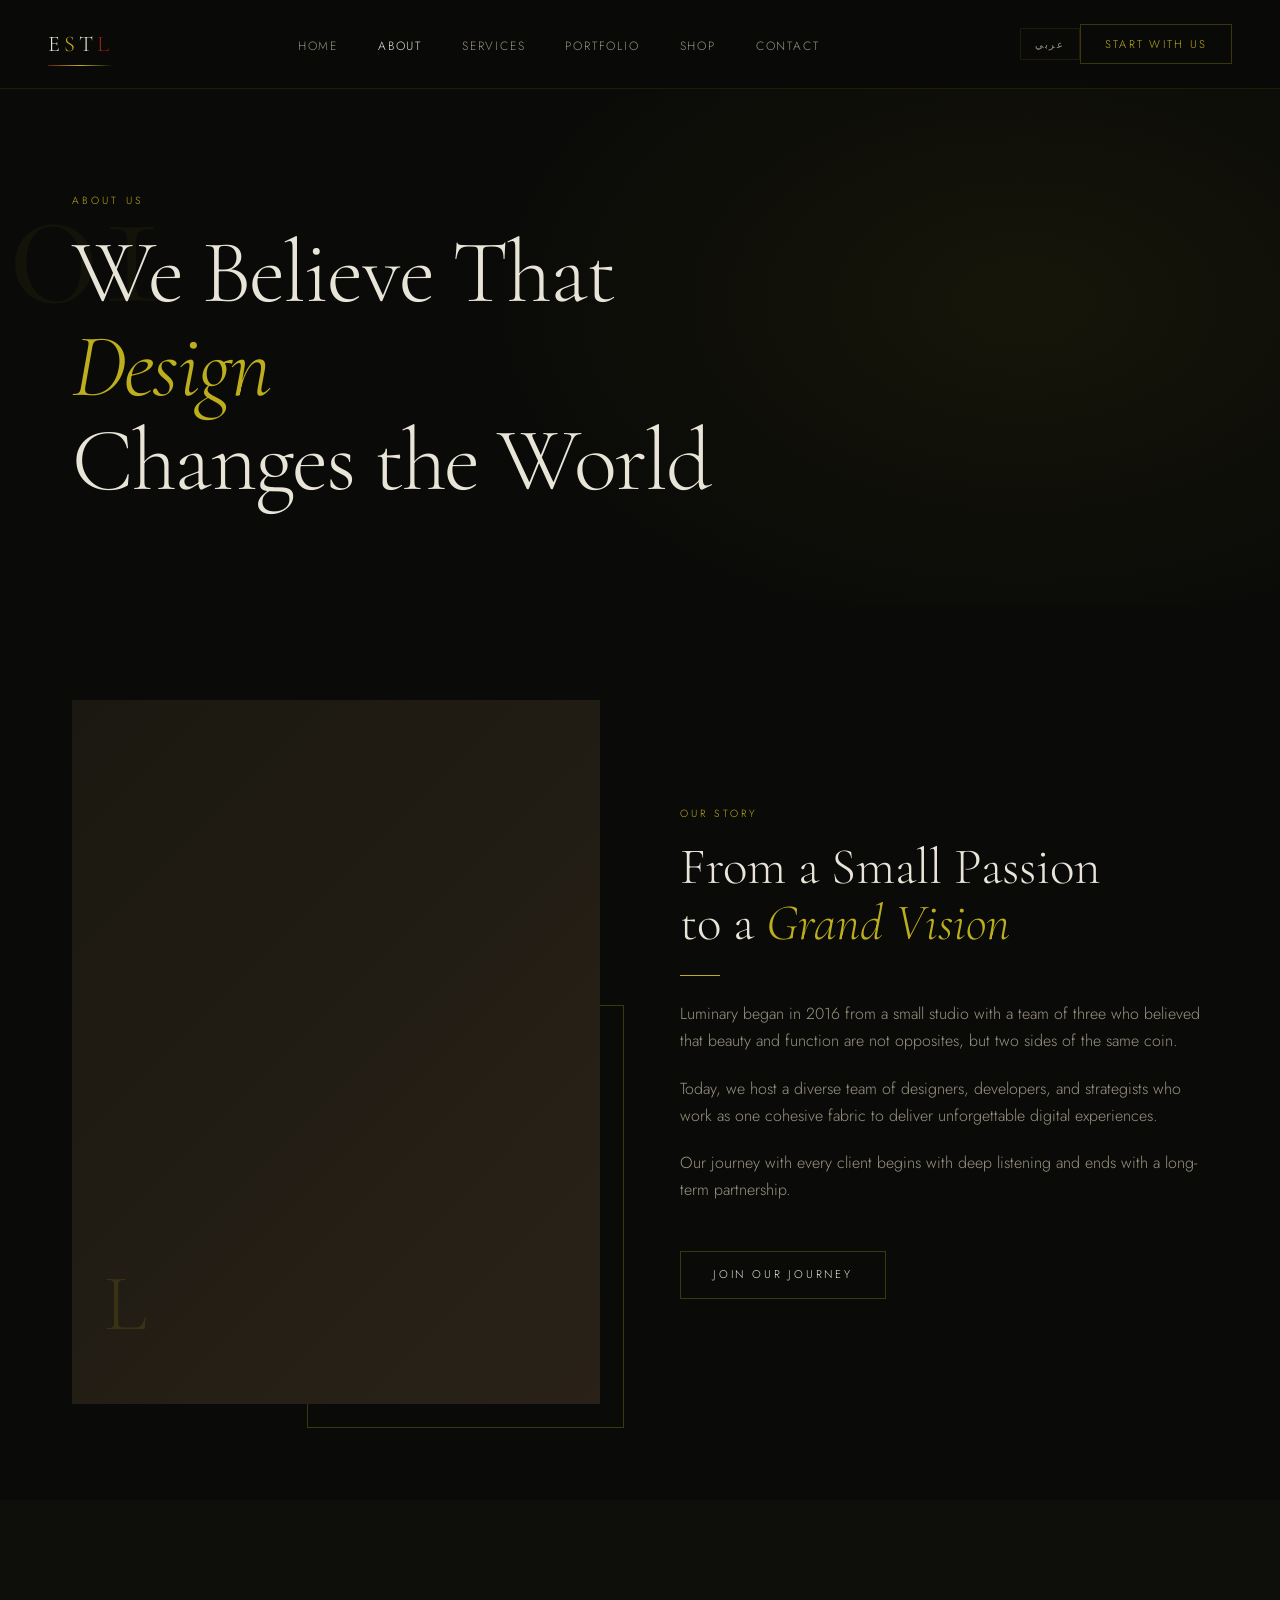
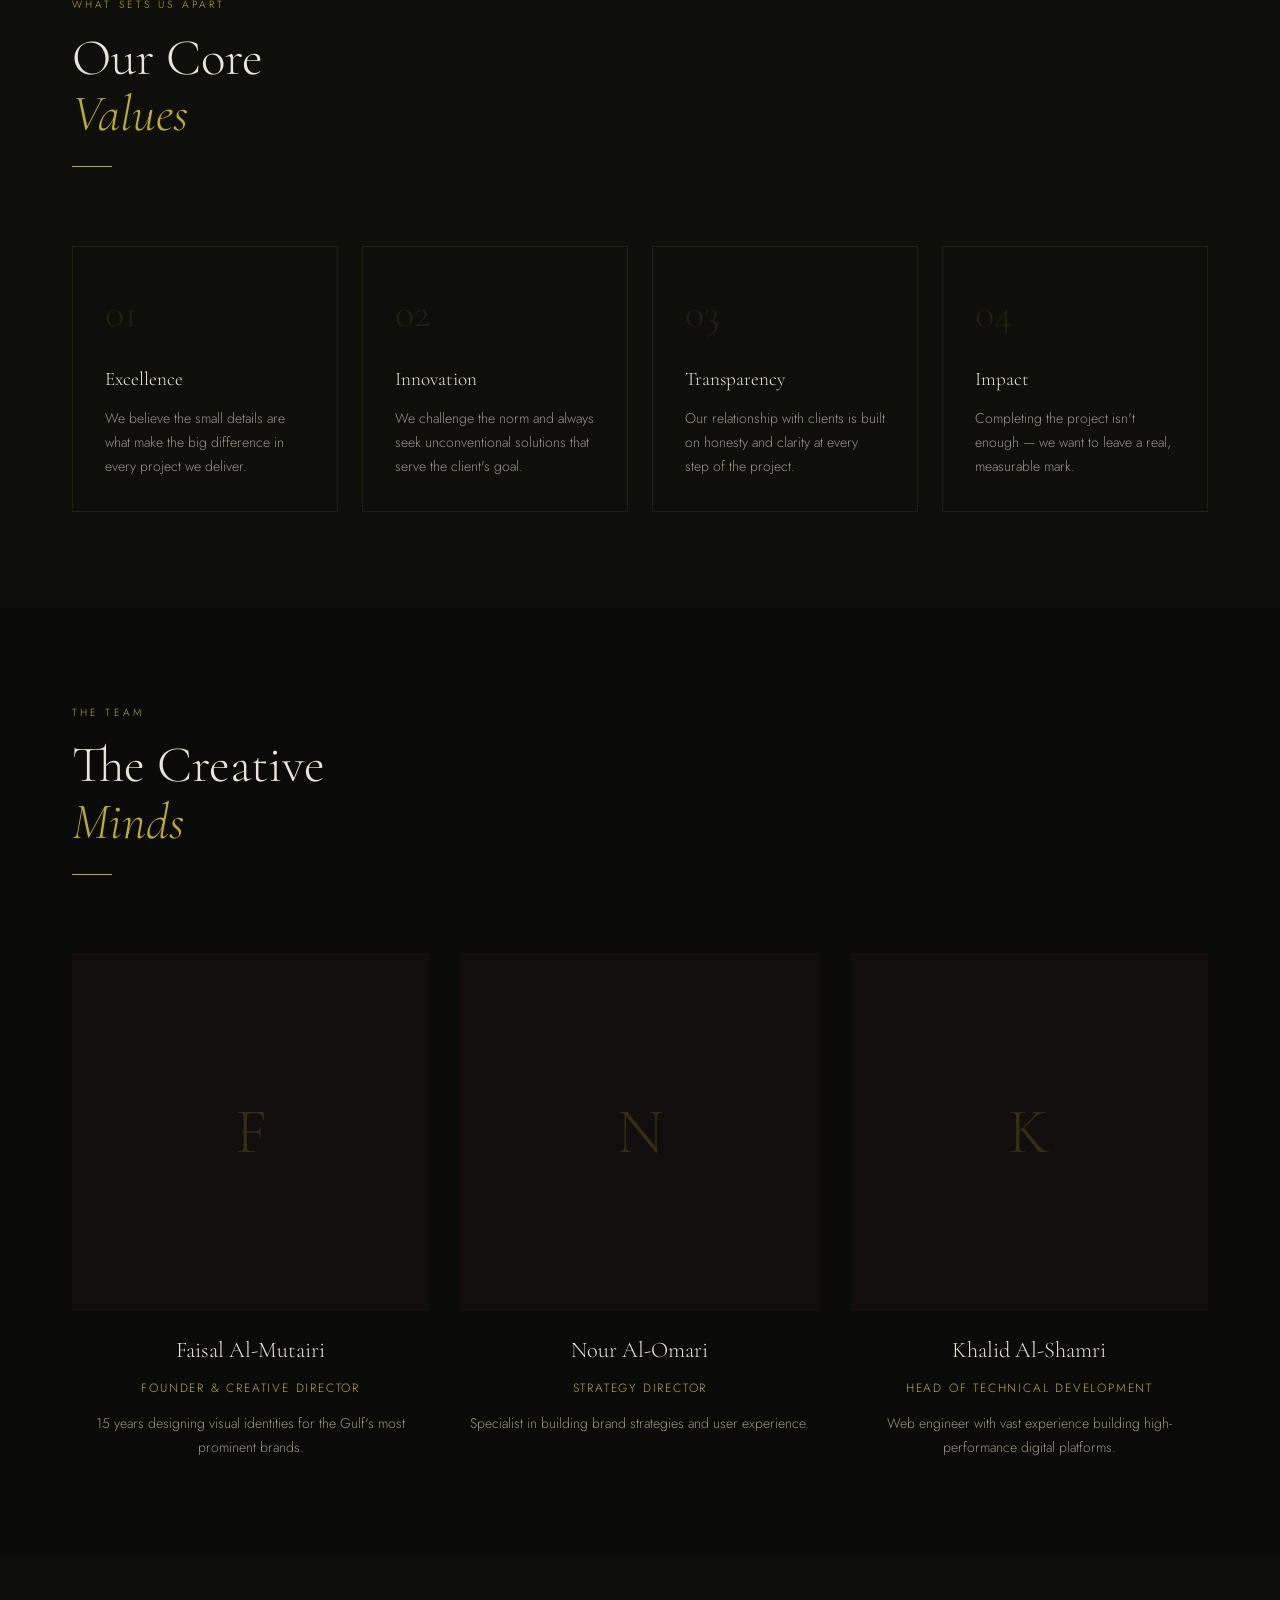
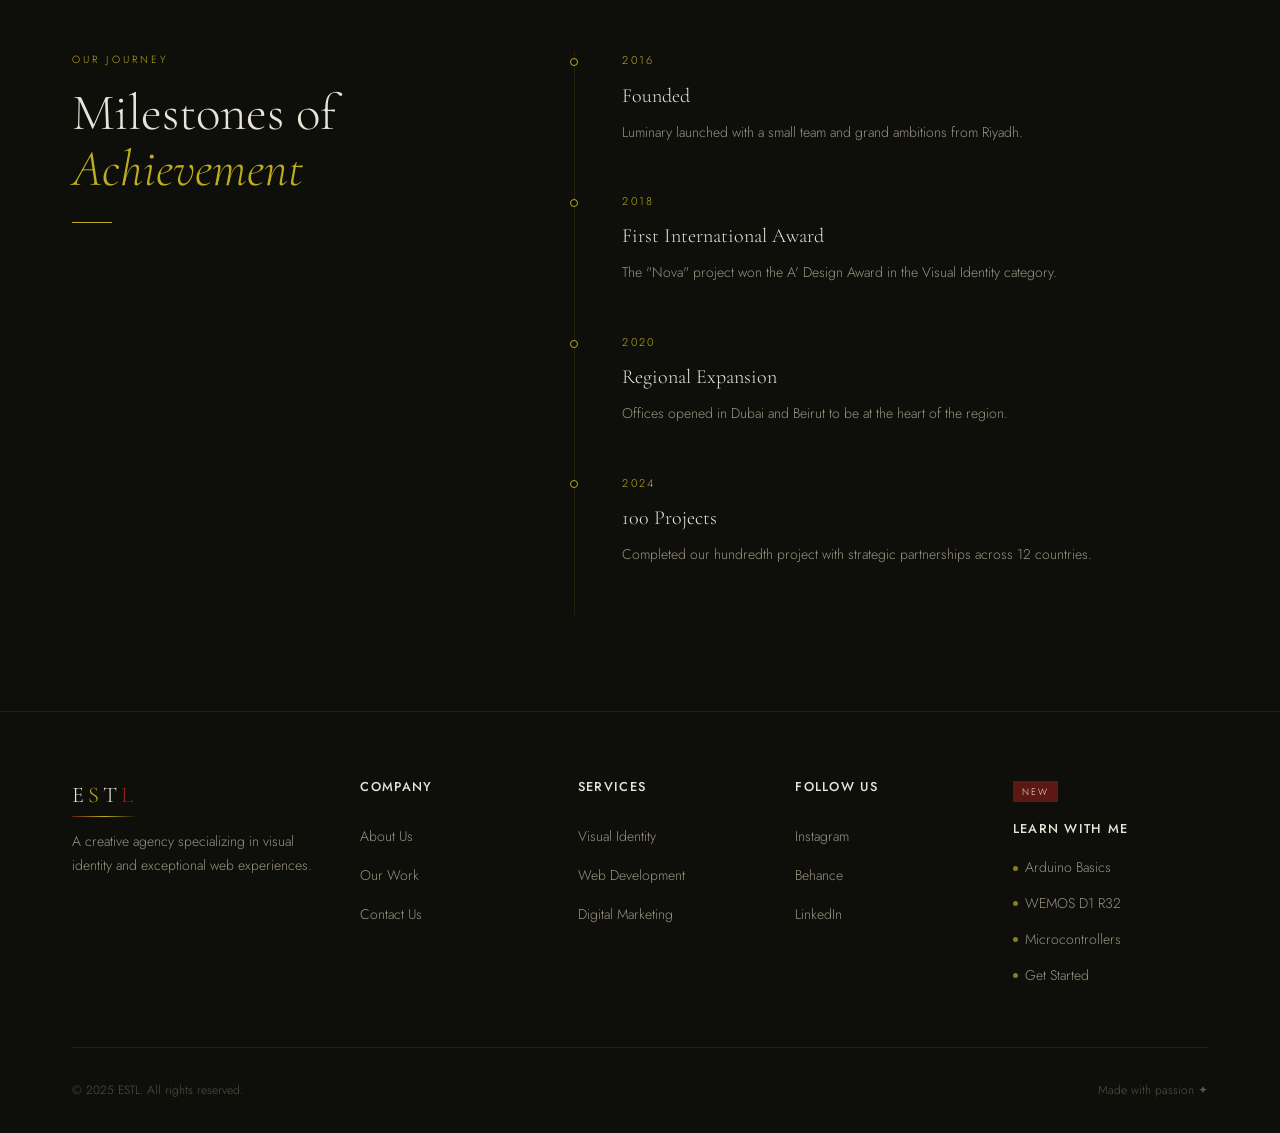
==== commit c0b77af6: "Add files via upload" ====
--- a/about.html
+++ b/about.html
@@ -3,20 +3,20 @@
 <head>
   <meta charset="UTF-8">
   <meta name="viewport" content="width=device-width, initial-scale=1.0">
-  <title>Luminary — About Us</title>
+  <title>ESTL — About Us</title>
   <link rel="stylesheet" href="style.css">
   <style>
     .page-hero { padding: 12rem 0 6rem; position: relative; overflow: hidden; }
-    .page-hero::before { content: ''; position: absolute; inset: 0; background: radial-gradient(ellipse 60% 80% at 80% 50%, rgba(201,168,76,0.07) 0%, transparent 70%); }
+    .page-hero::before { content: ''; position: absolute; inset: 0; background: radial-gradient(ellipse 60% 80% at 80% 50%, rgba(188,174,29,0.07) 0%, transparent 70%); }
     .page-hero-inner { position: relative; }
-    .page-hero-num { font-family: var(--font-display); font-size: 12rem; font-weight: 300; color: rgba(201,168,76,0.06); position: absolute; top: -3rem; left: -2rem; line-height: 1; user-select: none; }
+    .page-hero-num { font-family: var(--font-display); font-size: 12rem; font-weight: 300; color: rgba(188,174,29,0.06); position: absolute; top: -3rem; left: -2rem; line-height: 1; user-select: none; }
     html[lang="ar"] .page-hero-num { left: auto; right: -2rem; }
 
     .story-grid { display: grid; grid-template-columns: 1fr 1fr; gap: 5rem; align-items: center; }
     .story-img-box { width: 100%; aspect-ratio: 3/4; background: linear-gradient(135deg, #1a1810 0%, #2a2218 100%); position: relative; }
     .story-img-box::before { content: ''; position: absolute; bottom: -1.5rem; right: -1.5rem; width: 60%; height: 60%; border: 1px solid var(--border); z-index: -1; }
     html[lang="ar"] .story-img-box::before { right: auto; left: -1.5rem; }
-    .story-img-label { position: absolute; bottom: 2rem; left: 2rem; font-family: var(--font-display); font-size: 5rem; color: rgba(201,168,76,0.15); }
+    .story-img-label { position: absolute; bottom: 2rem; left: 2rem; font-family: var(--font-display); font-size: 5rem; color: rgba(188,174,29,0.15); }
     .story-text p { color: var(--text-muted); margin-bottom: 1.25rem; }
 
     .values-grid { display: grid; grid-template-columns: repeat(4,1fr); gap: 1.5rem; }
@@ -29,7 +29,7 @@
     .team-grid { display: grid; grid-template-columns: repeat(3,1fr); gap: 2rem; }
     .team-card { text-align: center; }
     .team-avatar { width: 100%; aspect-ratio: 1; background: var(--bg3); margin-bottom: 1.25rem; position: relative; overflow: hidden; }
-    .avatar-ph { width: 100%; height: 100%; display: flex; align-items: center; justify-content: center; font-family: var(--font-display); font-size: 4rem; color: rgba(201,168,76,0.2); }
+    .avatar-ph { width: 100%; height: 100%; display: flex; align-items: center; justify-content: center; font-family: var(--font-display); font-size: 4rem; color: rgba(188,174,29,0.2); }
     .team-card h3 { margin-bottom: 0.25rem; }
     .team-card .role { font-size: 0.75rem; letter-spacing: 0.15em; text-transform: uppercase; color: var(--gold); }
     .team-card p { font-size: 0.875rem; color: var(--text-muted); margin-top: 0.75rem; }
@@ -56,7 +56,7 @@
 <body>
 
 <nav>
-  <a href="index.html" class="nav-logo">Luminary</a>
+  <a href="index.html" class="nav-logo"><span class="logo-e">E</span><span class="logo-s">S</span><span class="logo-t">T</span><span class="logo-l">L</span></a>
   <button class="hamburger" id="burger"><span></span><span></span><span></span></button>
   <ul class="nav-links" id="navLinks">
     <li><a href="index.html" data-en="Home" data-ar="الرئيسية">Home</a></li>
@@ -199,12 +199,22 @@
 <footer>
   <div class="container">
     <div class="footer-grid">
-      <div class="footer-brand"><a href="index.html" class="nav-logo">Luminary</a><p data-en="A creative agency specializing in visual identity and exceptional web experiences." data-ar="وكالة إبداعية متخصصة في بناء الهويات البصرية وتجارب الويب الاستثنائية.">A creative agency specializing in visual identity and exceptional web experiences.</p></div>
+      <div class="footer-brand"><a href="index.html" class="nav-logo"><span class="logo-e">E</span><span class="logo-s">S</span><span class="logo-t">T</span><span class="logo-l">L</span></a><p data-en="A creative agency specializing in visual identity and exceptional web experiences." data-ar="وكالة إبداعية متخصصة في بناء الهويات البصرية وتجارب الويب الاستثنائية.">A creative agency specializing in visual identity and exceptional web experiences.</p></div>
       <div class="footer-col"><h4 data-en="Company" data-ar="الشركة">Company</h4><ul><li><a href="about.html" data-en="About Us" data-ar="من نحن">About Us</a></li><li><a href="portfolio.html" data-en="Our Work" data-ar="أعمالنا">Our Work</a></li><li><a href="contact.html" data-en="Contact Us" data-ar="تواصل معنا">Contact Us</a></li></ul></div>
       <div class="footer-col"><h4 data-en="Services" data-ar="خدماتنا">Services</h4><ul><li><a href="services.html" data-en="Visual Identity" data-ar="الهوية البصرية">Visual Identity</a></li><li><a href="services.html" data-en="Web Development" data-ar="تطوير الويب">Web Development</a></li><li><a href="services.html" data-en="Digital Marketing" data-ar="التسويق الرقمي">Digital Marketing</a></li></ul></div>
       <div class="footer-col"><h4 data-en="Follow Us" data-ar="تابعنا">Follow Us</h4><ul><li><a href="#">Instagram</a></li><li><a href="#">Behance</a></li><li><a href="#">LinkedIn</a></li></ul></div>
-    </div>
-    <div class="footer-bottom"><span data-en="© 2025 Luminary. All rights reserved." data-ar="© 2025 Luminary. جميع الحقوق محفوظة.">© 2025 Luminary. All rights reserved.</span><span data-en="Made with passion ✦" data-ar="صُنع بشغف ✦">Made with passion ✦</span></div>
+      <div class="footer-learn">
+        <span class="learn-badge" data-en="New" data-ar="جديد">New</span>
+        <h4 data-en="Learn With Me" data-ar="تعلّم معي">Learn With Me</h4>
+        <ul>
+          <li><a href="learn-arduino.html#intro"><span class="learn-dot"></span><span data-en="Arduino Basics" data-ar="أساسيات أردوينو">Arduino Basics</span></a></li>
+          <li><a href="learn-arduino.html#wemos"><span class="learn-dot"></span><span data-en="WEMOS D1 R32" data-ar="ويموس D1 R32">WEMOS D1 R32</span></a></li>
+          <li><a href="learn-arduino.html#controllers"><span class="learn-dot"></span><span data-en="Microcontrollers" data-ar="المتحكمات الدقيقة">Microcontrollers</span></a></li>
+          <li><a href="learn-arduino.html#getstarted"><span class="learn-dot"></span><span data-en="Get Started" data-ar="ابدأ الآن">Get Started</span></a></li>
+        </ul>
+      </div>
+    </div>
+    <div class="footer-bottom"><span data-en="© 2025 ESTL. All rights reserved." data-ar="© 2025 ESTL. جميع الحقوق محفوظة.">© 2025 ESTL. All rights reserved.</span><span data-en="Made with passion ✦" data-ar="صُنع بشغف ✦">Made with passion ✦</span></div>
   </div>
 </footer>
 
--- a/style.css
+++ b/style.css
@@ -7,21 +7,80 @@
 
 /* ── CSS Variables ── */
 :root {
-  --gold:       #c9a84c;
-  --gold-light: #dfc070;
-  --gold-dim:   rgba(201,168,76,0.1);
+  --gold:       #BCAE1D;
+  --gold-light: #d4c530;
+  --gold-dim:   rgba(188,174,29,0.12);
+  --crimson:    #681A15;
+  --crimson-dim: rgba(104,26,21,0.15);
   --bg:         #0a0a08;
   --bg2:        #0e0e0b;
-  --bg3:        #141410;
+  --bg3:        #130e0e;
   --text:       #e8e4d8;
   --text-muted: #9a9480;
-  --text-dim:   #5a5545;
-  --border:     rgba(201,168,76,0.25);
-  --border-dim: rgba(201,168,76,0.1);
+  --text-dim:   #5a5045;
+  --border:     rgba(188,174,29,0.28);
+  --border-dim: rgba(188,174,29,0.12);
   --font-display: 'Cormorant Garamond', serif;
   --font-body:    'Jost', sans-serif;
   --font-arabic:  'Noto Serif Arabic', serif;
 }
+
+/* ── ESTL Logo Animation ── */
+@keyframes estlReveal {
+  0%   { clip-path: inset(0 100% 0 0); opacity: 0; letter-spacing: 0.6em; }
+  40%  { clip-path: inset(0 0% 0 0);   opacity: 1; letter-spacing: 0.22em; }
+  100% { clip-path: inset(0 0% 0 0);   opacity: 1; letter-spacing: 0.18em; }
+}
+@keyframes estlUnderline {
+  0%   { transform: scaleX(0); opacity: 0; }
+  50%  { transform: scaleX(0); opacity: 0; }
+  100% { transform: scaleX(1); opacity: 1; }
+}
+@keyframes estlGlow {
+  0%, 100% { text-shadow: 0 0 8px rgba(188,174,29,0); }
+  50%       { text-shadow: 0 0 18px rgba(188,174,29,0.35); }
+}
+@keyframes estlLetterPop {
+  0%   { opacity: 0; transform: translateY(8px); }
+  100% { opacity: 1; transform: translateY(0); }
+}
+
+.nav-logo {
+  position: relative;
+  display: inline-flex;
+  align-items: center;
+  gap: 0;
+  overflow: visible;
+}
+.nav-logo .logo-e,
+.nav-logo .logo-s,
+.nav-logo .logo-t,
+.nav-logo .logo-l {
+  display: inline-block;
+  opacity: 0;
+  animation: estlLetterPop 0.4s ease forwards;
+}
+.nav-logo .logo-e { animation-delay: 0.05s; color: var(--text); }
+.nav-logo .logo-s { animation-delay: 0.18s; color: var(--gold); }
+.nav-logo .logo-t { animation-delay: 0.31s; color: var(--text); }
+.nav-logo .logo-l { animation-delay: 0.44s; color: var(--crimson); filter: brightness(1.4); }
+
+.nav-logo::after {
+  content: '';
+  position: absolute;
+  bottom: -3px;
+  left: 0; right: 0;
+  height: 1px;
+  background: linear-gradient(90deg, var(--crimson), var(--gold), transparent);
+  transform: scaleX(0);
+  transform-origin: left;
+  animation: estlUnderline 0.9s ease forwards;
+}
+html[lang="ar"] .nav-logo::after { transform-origin: right; }
+
+.nav-logo:hover .logo-s { color: var(--gold-light); }
+.nav-logo:hover .logo-l { filter: brightness(1.7); }
+.nav-logo:hover { animation: estlGlow 1.6s ease infinite; }
 
 /* ── Base Reset ── */
 *, *::before, *::after { box-sizing: border-box; margin: 0; padding: 0; }
@@ -135,8 +194,9 @@
   font-size: 1.4rem;
   color: var(--text);
   text-decoration: none;
-  letter-spacing: 0.1em;
+  letter-spacing: 0.18em;
   flex-shrink: 0;
+  text-decoration: none;
 }
 
 .nav-links {
@@ -221,6 +281,8 @@
 .btn-gold:hover { background: var(--gold-light); }
 .btn-outline { border-color: var(--border); color: var(--text); }
 .btn-outline:hover { border-color: var(--gold); color: var(--gold); }
+.btn-crimson { background: var(--crimson); color: var(--text); }
+.btn-crimson:hover { background: #8a221c; }
 
 /* ── Fade animations ── */
 .fade-up {
@@ -238,8 +300,8 @@
 }
 .footer-grid {
   display: grid;
-  grid-template-columns: 1.5fr 1fr 1fr 1fr;
-  gap: 3rem;
+  grid-template-columns: 1.4fr 1fr 1fr 1fr 1.1fr;
+  gap: 2.5rem;
   margin-bottom: 3rem;
 }
 .footer-brand p { font-size: 0.875rem; color: var(--text-muted); margin-top: 1rem; max-width: 260px; }
@@ -255,10 +317,46 @@
   font-size: 0.75rem; color: var(--text-dim);
 }
 
+/* Learn With Me Footer Column */
+.footer-learn h4 { margin-bottom: 1rem; }
+.footer-learn .learn-badge {
+  display: inline-block;
+  font-size: 0.58rem;
+  letter-spacing: 0.18em;
+  text-transform: uppercase;
+  color: #fff;
+  background: var(--crimson);
+  padding: 0.18rem 0.6rem;
+  margin-bottom: 1rem;
+  opacity: 0.9;
+}
+.footer-learn ul { list-style: none; }
+.footer-learn li { margin-bottom: 0.75rem; }
+.footer-learn a {
+  color: var(--text-muted);
+  text-decoration: none;
+  font-size: 0.875rem;
+  transition: color 0.2s;
+  display: flex;
+  align-items: center;
+  gap: 0.45rem;
+}
+.footer-learn a .learn-dot {
+  display: inline-block;
+  width: 5px; height: 5px;
+  border-radius: 50%;
+  background: var(--gold);
+  flex-shrink: 0;
+  opacity: 0.7;
+}
+.footer-learn a:hover { color: var(--gold); }
+.footer-learn a:hover .learn-dot { opacity: 1; background: var(--crimson); }
+html[lang="ar"] .footer-learn a { flex-direction: row-reverse; }
+
 /* ── Responsive ── */
 @media(max-width: 1024px) {
   nav { padding: 1.2rem 2rem; }
-  .footer-grid { grid-template-columns: 1fr 1fr; }
+  .footer-grid { grid-template-columns: 1fr 1fr 1fr; }
 }
 @media(max-width: 768px) {
   .hamburger { display: flex; }
